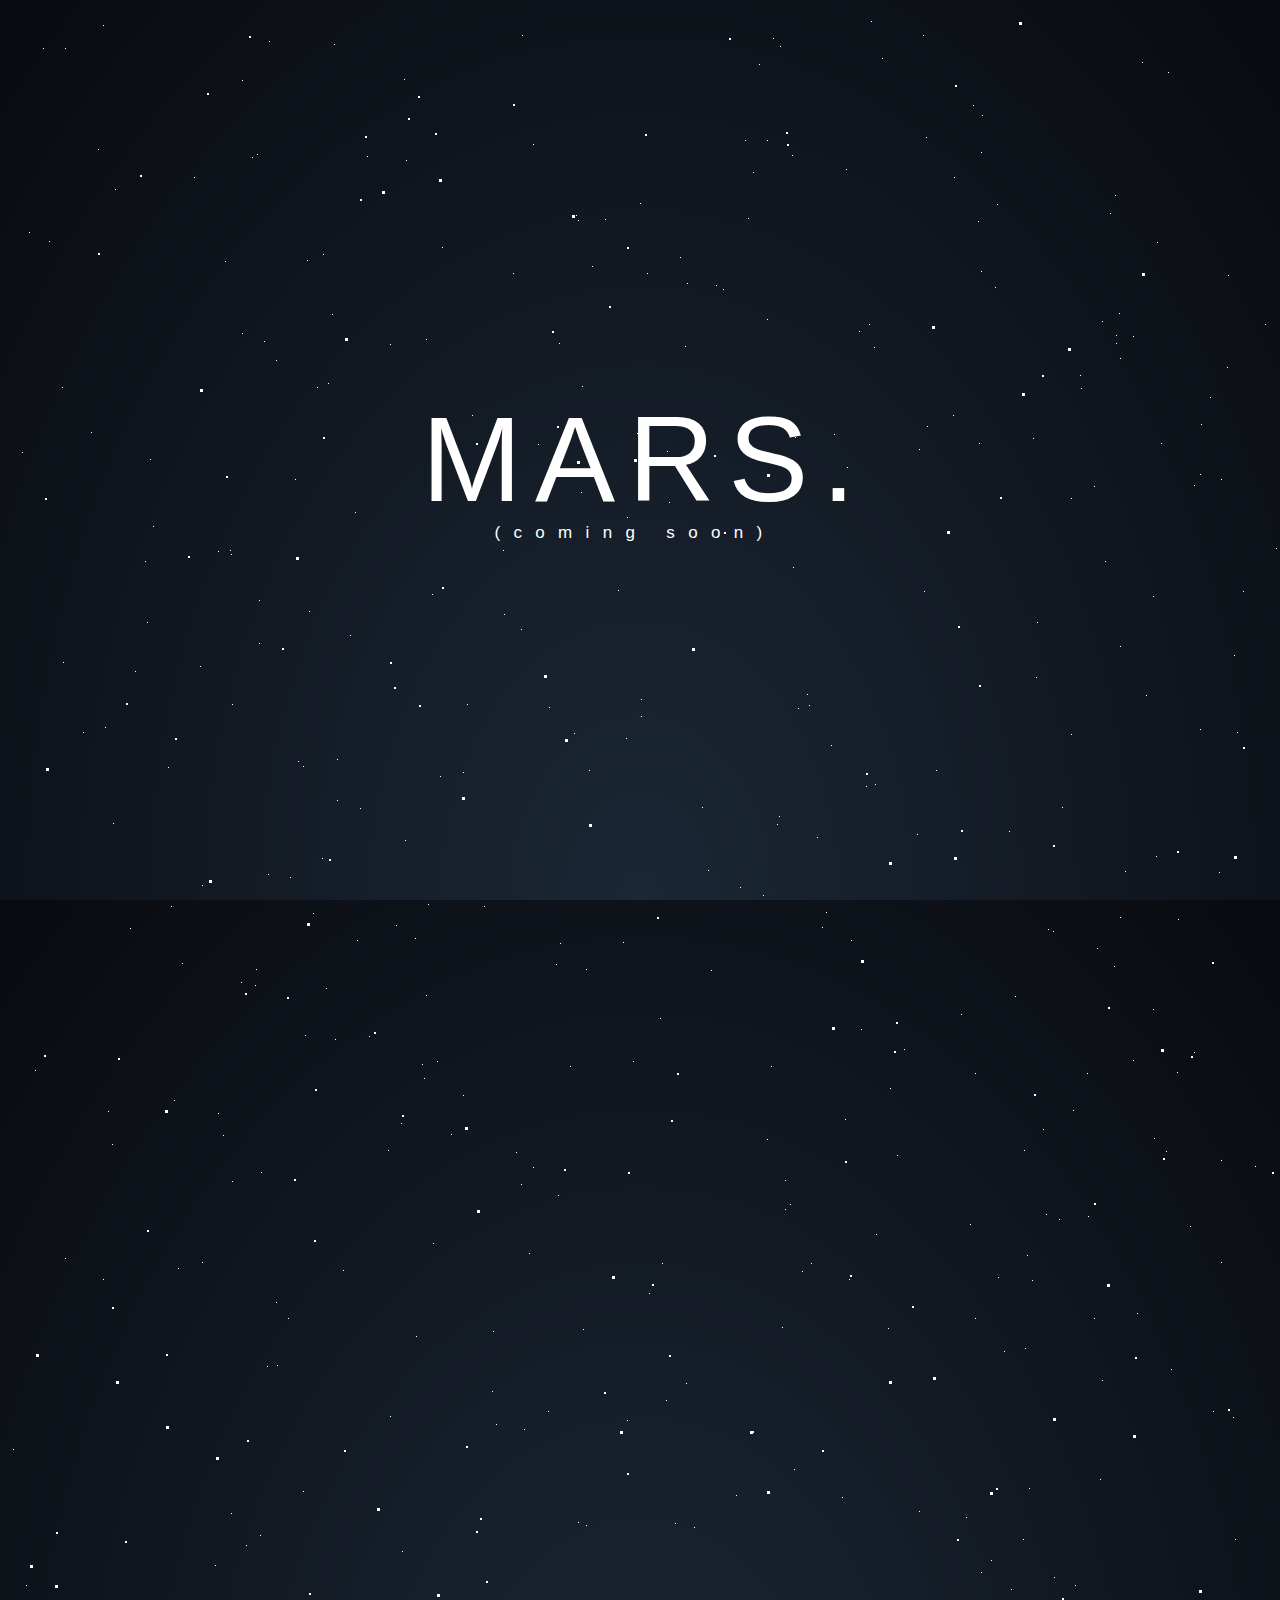
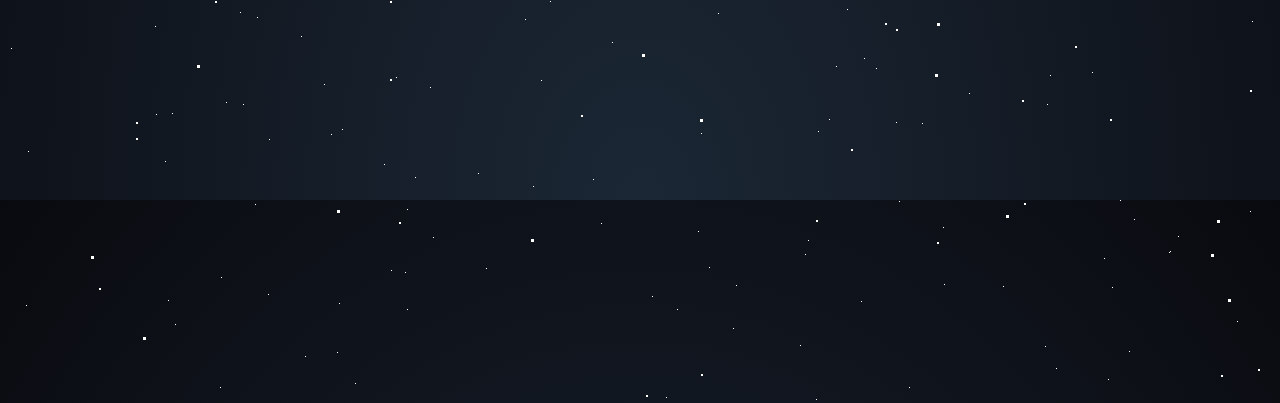
==== index.html @ c1cf4d1b "Added favicons" ====
<!DOCTYPE html>
<html lang="en">
<head>
    <meta charset="UTF-8">
    <meta name="viewport" content="width=device-width, initial-scale=1.0">
    <meta http-equiv="X-UA-Compatible" content="ie=edge">
    <link href="mars.css" rel="stylesheet" type="text/css">
    <title>Mars.</title>
    <meta name="description" content="Mars. is a mobile app that helps you create new connections with people. Your coach on your journey to become a true Martian
    is Sunnie, a space monkey who will help you meet new people. Through the app’s minimalist design and beautiful space environment,
    you will colonise Mars and socialise it. Choose the activities you want to do and Sunnie will find you people who share those
    same interests!">
    <meta name="keywords" content="Mars,mars, planet mars, planète mars, le système solaire, solar system, planet of the apes, Sunnie, sun, espace, space, saturne,
    la terre, terre, spaceship, monkey, ape, mailchimp, martian, The martian, monkey, mars attack, friends, la planète des singes,
    mobile app, astronomie, social, monkeyapp, monkey banana, banana, meet up, rencontre amicales, rencontres, monkey coach,
    coaching, monkey business, amitié, chat, nouveaux amis, rencontre et amitié, amitié rencontre, amitié et partage, rencontrer
    quelqu'un comme moi, trouver une personne comme moi, iOS, App, Mobile, Sunnie, Mars, Paris, monkey, France, Things Are Moving">
    <meta name="author" content="Christian Brousseau">
    <meta name="copyright" content="Things Are Moving">
    <link rel="apple-touch-icon-precomposed" sizes="57x57" href="icon/apple-touch-icon-57x57.png" />
    <link rel="apple-touch-icon-precomposed" sizes="114x114" href="icon/apple-touch-icon-114x114.png" />
    <link rel="apple-touch-icon-precomposed" sizes="72x72" href="icon/apple-touch-icon-72x72.png" />
    <link rel="apple-touch-icon-precomposed" sizes="144x144" href="icon/apple-touch-icon-144x144.png" />
    <link rel="apple-touch-icon-precomposed" sizes="60x60" href="icon/apple-touch-icon-60x60.png" />
    <link rel="apple-touch-icon-precomposed" sizes="120x120" href="icon/apple-touch-icon-120x120.png" />
    <link rel="apple-touch-icon-precomposed" sizes="76x76" href="icon/apple-touch-icon-76x76.png" />
    <link rel="apple-touch-icon-precomposed" sizes="152x152" href="icon/apple-touch-icon-152x152.png" />
    <link rel="icon" type="image/png" href="icon/favicon-196x196.png" sizes="196x196" />
    <link rel="icon" type="image/png" href="icon/favicon-96x96.png" sizes="96x96" />
    <link rel="icon" type="image/png" href="icon/favicon-32x32.png" sizes="32x32" />
    <link rel="icon" type="image/png" href="icon/favicon-16x16.png" sizes="16x16" />
    <link rel="icon" type="image/png" href="icon/favicon-128.png" sizes="128x128" />
    <meta name="application-name" content="&nbsp;" />
    <meta name="msapplication-TileColor" content="#FFFFFF" />
    <meta name="msapplication-TileImage" content="mstile-144x144.png" />
    <meta name="msapplication-square70x70logo" content="mstile-70x70.png" />
    <meta name="msapplication-square150x150logo" content="mstile-150x150.png" />
    <meta name="msapplication-wide310x150logo" content="mstile-310x150.png" />
    <meta name="msapplication-square310x310logo" content="mstile-310x310.png" />

</head>
<body>
    <div id='stars'></div>
    <div id='stars2'></div>
    <div id='stars3'></div>
    <div id='title'>
        <span>
            MARS.
        </span>
        <div id="subtitle" >
            (coming soon)
        </div>
    </div>
</body>
<!-- Global site tag (gtag.js) - Google Analytics -->
<script async src="https://www.googletagmanager.com/gtag/js?id=UA-122655477-1"></script>
<script>
  window.dataLayer = window.dataLayer || [];
  function gtag(){dataLayer.push(arguments);}
  gtag('js', new Date());

  gtag('config', 'UA-122655477-1');
</script>
</html>
---- mars.css ----
@font-face {
  font-family: 'Century Gothic';
  src: URL('CenturyGothic.ttf') format('ttf');
}

html {
  margin: 0;
  height: 100%;
  background: radial-gradient(ellipse at bottom, #1b2735 0%, #090a0f 100%);
  overflow: hidden;
}

#stars {
  width: 1px;
  height: 1px;
  background: transparent;
  box-shadow: 1438px 1291px #FFF , 1506px 1169px #FFF , 331px 1895px #FFF , 127px 663px #FFF , 634px 460px #FFF , 316px 1676px #FFF , 1192px 721px #FFF , 725px 1920px #FFF , 1104px 1879px #FFF , 1530px 1496px #FFF , 1706px 365px #FFF , 604px 1634px #FFF , 1579px 169px #FFF , 800px 1832px #FFF , 1350px 1571px #FFF , 1007px 988px #FFF , 1192px 466px #FFF , 297px 1027px #FFF , 710px 1605px #FFF , 1753px 961px #FFF , 1959px 1432px #FFF , 1945px 1734px #FFF , 916px 583px #FFF , 1160px 64px #FFF , 573px 484px #FFF , 261px 33px #FFF , 918px 129px #FFF , 1485px 983px #FFF , 1864px 885px #FFF , 1360px 1118px #FFF , 1054px 799px #FFF , 314px 850px #FFF , 1619px 1389px #FFF , 398px 152px #FFF , 1629px 56px #FFF , 1903px 411px #FFF , 1749px 838px #FFF , 1112px 909px #FFF , 235px 1696px #FFF , 1079px 1065px #FFF , 1658px 1498px #FFF , 301px 603px #FFF , 732px 879px #FFF , 287px 471px #FFF , 1297px 1452px #FFF , 1703px 1558px #FFF , 1931px 1996px #FFF , 1835px 94px #FFF , 361px 1028px #FFF , 1094px 1372px #FFF , 1356px 456px #FFF , 1145px 588px #FFF , 1242px 1803px #FFF , 1226px 647px #FFF , 269px 1357px #FFF , 1213px 1152px #FFF , 801px 697px #FFF , 1108px 327px #FFF , 1213px 471px #FFF , 909px 826px #FFF , 889px 1147px #FFF , 1720px 409px #FFF , 1193px 416px #FFF , 570px 1514px #FFF , 210px 1105px #FFF , 858px 778px #FFF , 1073px 380px #FFF , 1510px 623px #FFF , 259px 1358px #FFF , 464px 407px #FFF , 808px 1991px #FFF , 810px 1723px #FFF , 958px 1509px #FFF , 690px 489px #FFF , 1092px 1471px #FFF , 1696px 1880px #FFF , 597px 211px #FFF , 234px 72px #FFF , 232px 1604px #FFF , 1447px 1692px #FFF , 1347px 1843px #FFF , 104px 1136px #FFF , 1778px 569px #FFF , 1412px 388px #FFF , 1833px 1947px #FFF , 297px 1948px #FFF , 1884px 404px #FFF , 416px 1070px #FFF , 100px 1103px #FFF , 1412px 1030px #FFF , 57px 40px #FFF , 1774px 968px #FFF , 1976px 271px #FFF , 1633px 126px #FFF , 1471px 891px #FFF , 429px 1053px #FFF , 533px 1672px #FFF , 329px 792px #FFF , 654px 1255px #FFF , 95px 1271px #FFF , 1699px 1513px #FFF , 667px 1515px #FFF , 1282px 1319px #FFF , 1527px 371px #FFF , 1938px 53px #FFF , 1424px 319px #FFF , 1789px 1804px #FFF , 863px 13px #FFF , 1537px 1126px #FFF , 799px 686px #FFF , 1690px 1383px #FFF , 1712px 1916px #FFF , 765px 30px #FFF , 1302px 474px #FFF , 399px 1801px #FFF , 1045px 923px #FFF , 1112px 638px #FFF , 843px 932px #FFF , 693px 1725px #FFF , 1106px 958px #FFF , 1153px 435px #FFF , 324px 306px #FFF , 874px 50px #FFF , 1656px 1452px #FFF , 1650px 1278px #FFF , 1654px 1936px #FFF , 896px 1041px #FFF , 256px 333px #FFF , 1775px 781px #FFF , 21px 224px #FFF , 853px 1021px #FFF , 1524px 444px #FFF , 1161px 1844px #FFF , 1409px 608px #FFF , 1903px 1514px #FFF , 973px 1564px #FFF , 1305px 1845px #FFF , 1890px 997px #FFF , 936px 1876px #FFF , 809px 829px #FFF , 97px 719px #FFF , 359px 148px #FFF , 1964px 189px #FFF , 619px 1412px #FFF , 856px 1650px #FFF , 1220px 267px #FFF , 1514px 1463px #FFF , 1752px 1591px #FFF , 1784px 426px #FFF , 880px 1320px #FFF , 853px 1893px #FFF , 861px 316px #FFF , 397px 832px #FFF , 1096px 1850px #FFF , 516px 1421px #FFF , 962px 1216px #FFF , 1390px 83px #FFF , 1484px 1626px #FFF , 911px 441px #FFF , 585px 1771px #FFF , 1320px 298px #FFF , 1227px 1531px #FFF , 253px 1164px #FFF , 170px 1260px #FFF , 1448px 849px #FFF , 1384px 1068px #FFF , 1766px 34px #FFF , 953px 1006px #FFF , 95px 17px #FFF , 194px 1254px #FFF , 1931px 1723px #FFF , 1380px 1410px #FFF , 432px 768px #FFF , 57px 1250px #FFF , 425px 1235px #FFF , 222px 542px #FFF , 1361px 511px #FFF , 470px 1765px #FFF , 1205px 1403px #FFF , 821px 1711px #FFF , 478px 1860px #FFF , 1926px 1938px #FFF , 641px 1285px #FFF , 1571px 1454px #FFF , 147px 1618px #FFF , 1063px 490px #FFF , 207px 1557px #FFF , 541px 699px #FFF , 785px 559px #FFF , 826px 426px #FFF , 581px 762px #FFF , 418px 331px #FFF , 841px 1271px #FFF , 1219px 359px #FFF , 715px 281px #FFF , 1366px 1677px #FFF , 393px 1115px #FFF , 238px 1537px #FFF , 1411px 144px #FFF , 420px 896px #FFF , 157px 1753px #FFF , 1959px 1419px #FFF , 1344px 631px #FFF , 1719px 455px #FFF , 1277px 1301px #FFF , 224px 1173px #FFF , 488px 1416px #FFF , 1921px 1627px #FFF , 1698px 868px #FFF , 320px 375px #FFF , 1149px 234px #FFF , 782px 1196px #FFF , 83px 424px #FFF , 1391px 942px #FFF , 1542px 980px #FFF , 1516px 1346px #FFF , 1358px 811px #FFF , 652px 1010px #FFF , 1358px 965px #FFF , 1734px 1387px #FFF , 1719px 1644px #FFF , 1891px 560px #FFF , 1926px 1015px #FFF , 1424px 621px #FFF , 1437px 33px #FFF , 1038px 1206px #FFF , 1086px 1310px #FFF , 1655px 1971px #FFF , 1102px 205px #FFF , 751px 56px #FFF , 1682px 1791px #FFF , 186px 169px #FFF , 1801px 1757px #FFF , 1931px 1547px #FFF , 1170px 911px #FFF , 247px 1796px #FFF , 394px 1543px #FFF , 593px 1815px #FFF , 1381px 808px #FFF , 1591px 165px #FFF , 1879px 1468px #FFF , 1229px 1913px #FFF , 1134px 54px #FFF , 1895px 144px #FFF , 740px 210px #FFF , 1017px 1340px #FFF , 1213px 1254px #FFF , 1971px 197px #FFF , 1355px 506px #FFF , 1600px 546px #FFF , 1681px 1563px #FFF , 1317px 1181px #FFF , 694px 799px #FFF , 1668px 1083px #FFF , 1924px 156px #FFF , 3px 1640px #FFF , 989px 196px #FFF , 1229px 724px #FFF , 234px 325px #FFF , 249px 146px #FFF , 1040px 921px #FFF , 996px 1343px #FFF , 1959px 92px #FFF , 1046px 1569px #FFF , 422px 1679px #FFF , 970px 213px #FFF , 525px 136px #FFF , 1186px 477px #FFF , 1873px 138px #FFF , 1743px 1663px #FFF , 1162px 1843px #FFF , 686px 1519px #FFF , 1126px 1811px #FFF , 1399px 806px #FFF , 1457px 1628px #FFF , 1842px 565px #FFF , 967px 1310px #FFF , 1909px 1027px #FFF , 261px 1731px #FFF , 1402px 345px #FFF , 574px 378px #FFF , 1275px 1055px #FFF , 1818px 817px #FFF , 1918px 314px #FFF , 548px 956px #FFF , 1108px 335px #FFF , 1019px 1247px #FFF , 615px 934px #FFF , 701px 1859px #FFF , 505px 265px #FFF , 290px 753px #FFF , 834px 1489px #FFF , 1866px 508px #FFF , 1138px 687px #FFF , 1063px 726px #FFF , 1965px 1720px #FFF , 1473px 1017px #FFF , 305px 905px #FFF , 965px 97px #FFF , 342px 627px #FFF , 414px 1056px #FFF , 1496px 1189px #FFF , 18px 1897px #FFF , 1112px 1792px #FFF , 1700px 185px #FFF , 823px 737px #FFF , 945px 407px #FFF , 1543px 145px #FFF , 1855px 738px #FFF , 495px 542px #FFF , 1594px 1560px #FFF , 1890px 1965px #FFF , 838px 161px #FFF , 1401px 1680px #FFF , 334px 1721px #FFF , 399px 1901px #FFF , 1793px 1249px #FFF , 1800px 1391px #FFF , 282px 869px #FFF , 1919px 639px #FFF , 915px 27px #FFF , 888px 1714px #FFF , 818px 904px #FFF , 1537px 276px #FFF , 1283px 1668px #FFF , 967px 1065px #FFF , 1688px 65px #FFF , 672px 249px #FFF , 1097px 553px #FFF , 376px 1756px #FFF , 268px 1294px #FFF , 1621px 1012px #FFF , 1926px 95px #FFF , 1489px 658px #FFF , 525px 1778px #FFF , 1625px 329px #FFF , 174px 955px #FFF , 41px 233px #FFF , 1902px 1690px #FFF , 1710px 1287px #FFF , 803px 1255px #FFF , 973px 144px #FFF , 1170px 1828px #FFF , 1186px 1044px #FFF , 1235px 583px #FFF , 971px 435px #FFF , 525px 1159px #FFF , 542px 1593px #FFF , 318px 980px #FFF , 632px 195px #FFF , 1595px 1917px #FFF , 946px 169px #FFF , 383px 1862px #FFF , 1129px 1305px #FFF , 1787px 1781px #FFF , 1025px 430px #FFF , 1039px 1696px #FFF , 759px 1131px #FFF , 658px 1392px #FFF , 408px 1328px #FFF , 772px 38px #FFF , 194px 877px #FFF , 397px 1864px #FFF , 521px 1245px #FFF , 75px 724px #FFF , 1121px 1943px #FFF , 260px 866px #FFF , 961px 1685px #FFF , 249px 1609px #FFF , 1343px 1770px #FFF , 1534px 1575px #FFF , 1832px 487px #FFF , 1756px 1114px #FFF , 550px 1187px #FFF , 1348px 155px #FFF , 192px 658px #FFF , 1427px 1517px #FFF , 839px 1601px #FFF , 455px 1087px #FFF , 323px 1726px #FFF , 251px 592px #FFF , 1666px 1705px #FFF , 513px 1176px #FFF , 552px 935px #FFF , 418px 987px #FFF , 867px 776px #FFF , 1837px 1958px #FFF , 260px 1886px #FFF , 1725px 255px #FFF , 349px 932px #FFF , 1733px 1868px #FFF , 380px 1142px #FFF , 566px 725px #FFF , 1268px 540px #FFF , 1015px 1531px #FFF , 1112px 350px #FFF , 213px 1869px #FFF , 837px 1111px #FFF , 679px 275px #FFF , 1901px 537px #FFF , 1632px 1162px #FFF , 434px 239px #FFF , 217px 253px #FFF , 584px 258px #FFF , 794px 1263px #FFF , 280px 1310px #FFF , 790px 700px #FFF , 639px 265px #FFF , 1275px 1839px #FFF , 1326px 1373px #FFF , 1001px 823px #FFF , 828px 1658px #FFF , 1449px 1815px #FFF , 223px 546px #FFF , 139px 614px #FFF , 163px 898px #FFF , 1244px 1613px #FFF , 248px 961px #FFF , 137px 553px #FFF , 1501px 1482px #FFF , 814px 919px #FFF , 1021px 1480px #FFF , 1834px 1489px #FFF , 347px 504px #FFF , 1810px 1246px #FFF , 759px 132px #FFF , 1917px 901px #FFF , 935px 1819px #FFF , 268px 352px #FFF , 1674px 404px #FFF , 1517px 1198px #FFF , 784px 147px #FFF , 1803px 1914px #FFF , 1932px 1176px #FFF , 54px 379px #FFF , 1869px 1899px #FFF , 1906px 1120px #FFF , 1342px 875px #FFF , 575px 1321px #FFF , 644px 1888px #FFF , 551px 335px #FFF , 1067px 1577px #FFF , 777px 1172px #FFF , 1903px 1070px #FFF , 792px 1937px #FFF , 327px 1031px #FFF , 1473px 1463px #FFF , 1923px 746px #FFF , 755px 887px #FFF , 295px 758px #FFF , 1980px 724px #FFF , 1671px 754px #FFF , 851px 323px #FFF , 352px 800px #FFF , 568px 207px #FFF , 1029px 614px #FFF , 1449px 87px #FFF , 424px 586px #FFF , 1094px 313px #FFF , 1517px 812px #FFF , 1182px 1218px #FFF , 508px 1144px #FFF , 1148px 848px #FFF , 1037px 1938px #FFF , 1942px 800px #FFF , 1028px 669px #FFF , 914px 1715px #FFF , 122px 920px #FFF , 1163px 1361px #FFF , 625px 1053px #FFF , 1950px 1258px #FFF , 1531px 239px #FFF , 145px 518px #FFF , 1913px 1396px #FFF , 35px 40px #FFF , 1719px 766px #FFF , 388px 917px #FFF , 455px 764px #FFF , 256px 333px #FFF , 1504px 256px #FFF , 610px 582px #FFF , 1042px 1667px #FFF , 891px 1793px #FFF , 1886px 327px #FFF , 1024px 1272px #FFF , 1761px 834px #FFF , 1556px 111px #FFF , 329px 1944px #FFF , 1812px 1181px #FFF , 14px 444px #FFF , 1734px 806px #FFF , 1086px 478px #FFF , 1978px 798px #FFF , 728px 1487px #FFF , 578px 961px #FFF , 839px 459px #FFF , 1211px 864px #FFF , 1650px 801px #FFF , 496px 606px #FFF , 633px 691px #FFF , 251px 635px #FFF , 759px 311px #FFF , 1875px 1580px #FFF , 382px 336px #FFF , 233px 974px #FFF , 771px 808px #FFF , 1438px 1633px #FFF , 1703px 347px #FFF , 295px 1483px #FFF , 1320px 1494px #FFF , 309px 379px #FFF , 995px 1878px #FFF , 1567px 972px #FFF , 1803px 1182px #FFF , 1419px 327px #FFF , 244px 149px #FFF , 1456px 1352px #FFF , 27px 1062px #FFF , 407px 930px #FFF , 1788px 397px #FFF , 1084px 1664px #FFF , 1016px 1142px #FFF , 1686px 1146px #FFF , 919px 418px #FFF , 774px 1319px #FFF , 218px 1694px #FFF , 5px 1441px #FFF , 1666px 940px #FFF , 160px 759px #FFF , 540px 1403px #FFF , 1686px 1255px #FFF , 347px 1975px #FFF , 223px 1505px #FFF , 1146px 1130px #FFF , 1971px 1730px #FFF , 247px 977px #FFF , 1992px 1877px #FFF , 1971px 1608px #FFF , 517px 1611px #FFF , 866px 339px #FFF , 786px 1461px #FFF , 18px 1577px #FFF , 1373px 244px #FFF , 530px 436px #FFF , 1225px 1409px #FFF , 1941px 10px #FFF , 105px 815px #FFF , 142px 451px #FFF , 306px 1996px #FFF , 1919px 915px #FFF , 882px 1080px #FFF , 1998px 16px #FFF , 1339px 1057px #FFF , 167px 1916px #FFF , 1719px 1869px #FFF , 690px 1823px #FFF , 1125px 1052px #FFF , 1145px 1001px #FFF , 1507px 396px #FFF , 1659px 934px #FFF , 763px 1058px #FFF , 90px 141px #FFF , 1967px 1319px #FFF , 1508px 1542px #FFF , 677px 338px #FFF , 578px 1517px #FFF , 1969px 1985px #FFF , 1125px 328px #FFF , 1977px 1323px #FFF , 1377px 1942px #FFF , 1451px 742px #FFF , 1498px 79px #FFF , 990px 1269px #FFF , 382px 1408px #FFF , 659px 443px #FFF , 1603px 857px #FFF , 661px 494px #FFF , 983px 1552px #FFF , 335px 1262px #FFF , 1828px 320px #FFF , 1921px 1923px #FFF , 1432px 1782px #FFF , 1404px 197px #FFF , 1080px 1208px #FFF , 1771px 876px #FFF , 777px 1201px #FFF , 148px 1706px #FFF , 293px 1628px #FFF , 1446px 411px #FFF , 459px 696px #FFF , 911px 1503px #FFF , 787px 429px #FFF , 1836px 1423px #FFF , 1578px 275px #FFF , 570px 212px #FFF , 1905px 935px #FFF , 669px 1901px #FFF , 987px 279px #FFF , 1767px 1739px #FFF , 901px 1979px #FFF , 1879px 1097px #FFF , 618px 730px #FFF , 326px 36px #FFF , 658px 1989px #FFF , 224px 696px #FFF , 728px 1877px #FFF , 678px 1375px #FFF , 1921px 1229px #FFF , 745px 164px #FFF , 868px 1660px #FFF , 703px 962px #FFF , 1107px 187px #FFF , 974px 107px #FFF , 164px 1705px #FFF , 1769px 1784px #FFF , 1624px 861px #FFF , 1966px 242px #FFF , 1284px 1014px #FFF , 1874px 1037px #FFF , 1100px 1971px #FFF , 1422px 77px #FFF , 1322px 371px #FFF , 1609px 782px #FFF , 210px 543px #FFF , 1613px 1407px #FFF , 443px 1126px #FFF , 1380px 575px #FFF , 476px 898px #FFF , 1257px 316px #FFF , 629px 425px #FFF , 1604px 1785px #FFF , 1576px 1024px #FFF , 1919px 1296px #FFF , 1247px 1158px #FFF , 1169px 1064px #FFF , 212px 1979px #FFF , 315px 246px #FFF , 1798px 1007px #FFF , 737px 132px #FFF , 1003px 1581px #FFF , 1741px 1511px #FFF , 619px 509px #FFF , 1825px 290px #FFF , 1917px 1911px #FFF , 1650px 1347px #FFF , 107px 181px #FFF , 407px 1769px #FFF , 1414px 868px #FFF , 1035px 1121px #FFF , 485px 1323px #FFF , 1706px 1055px #FFF , 215px 1127px #FFF , 1802px 1473px #FFF , 396px 71px #FFF , 797px 1846px #FFF , 562px 1058px #FFF , 20px 1743px #FFF , 868px 1226px #FFF , 1685px 430px #FFF , 1484px 1260px #FFF , 1686px 1597px #FFF , 252px 1527px #FFF , 1409px 826px #FFF , 1561px 1863px #FFF , 1961px 1770px #FFF , 633px 708px #FFF , 388px 1669px #FFF , 973px 263px #FFF , 513px 621px #FFF , 1072px 367px #FFF , 160px 1892px #FFF , 1089px 940px #FFF , 1731px 1114px #FFF , 1202px 389px #FFF , 484px 1383px #FFF , 514px 27px #FFF , 1117px 863px #FFF , 1158px 1143px #FFF , 1065px 1102px #FFF , 1395px 1741px #FFF , 1463px 442px #FFF , 329px 751px #FFF , 708px 277px #FFF , 928px 762px #FFF , 1051px 1211px #FFF , 425px 1829px #FFF , 55px 654px #FFF , 1582px 1669px #FFF , 1383px 1169px #FFF , 1619px 1836px #FFF , 1507px 1673px #FFF , 1974px 46px #FFF , 700px 862px #FFF , 769px 816px #FFF , 1491px 431px #FFF , 1500px 272px #FFF , 1048px 1960px #FFF , 299px 252px #FFF , 166px 1092px #FFF , 1111px 305px #FFF;
  animation: animStar 50s linear infinite;
}
#stars:after {
  content: " ";
  position: absolute;
  top: 2000px;
  width: 1px;
  height: 1px;
  background: transparent;
  box-shadow: 1438px 1291px #FFF , 1506px 1169px #FFF , 331px 1895px #FFF , 127px 663px #FFF , 634px 460px #FFF , 316px 1676px #FFF , 1192px 721px #FFF , 725px 1920px #FFF , 1104px 1879px #FFF , 1530px 1496px #FFF , 1706px 365px #FFF , 604px 1634px #FFF , 1579px 169px #FFF , 800px 1832px #FFF , 1350px 1571px #FFF , 1007px 988px #FFF , 1192px 466px #FFF , 297px 1027px #FFF , 710px 1605px #FFF , 1753px 961px #FFF , 1959px 1432px #FFF , 1945px 1734px #FFF , 916px 583px #FFF , 1160px 64px #FFF , 573px 484px #FFF , 261px 33px #FFF , 918px 129px #FFF , 1485px 983px #FFF , 1864px 885px #FFF , 1360px 1118px #FFF , 1054px 799px #FFF , 314px 850px #FFF , 1619px 1389px #FFF , 398px 152px #FFF , 1629px 56px #FFF , 1903px 411px #FFF , 1749px 838px #FFF , 1112px 909px #FFF , 235px 1696px #FFF , 1079px 1065px #FFF , 1658px 1498px #FFF , 301px 603px #FFF , 732px 879px #FFF , 287px 471px #FFF , 1297px 1452px #FFF , 1703px 1558px #FFF , 1931px 1996px #FFF , 1835px 94px #FFF , 361px 1028px #FFF , 1094px 1372px #FFF , 1356px 456px #FFF , 1145px 588px #FFF , 1242px 1803px #FFF , 1226px 647px #FFF , 269px 1357px #FFF , 1213px 1152px #FFF , 801px 697px #FFF , 1108px 327px #FFF , 1213px 471px #FFF , 909px 826px #FFF , 889px 1147px #FFF , 1720px 409px #FFF , 1193px 416px #FFF , 570px 1514px #FFF , 210px 1105px #FFF , 858px 778px #FFF , 1073px 380px #FFF , 1510px 623px #FFF , 259px 1358px #FFF , 464px 407px #FFF , 808px 1991px #FFF , 810px 1723px #FFF , 958px 1509px #FFF , 690px 489px #FFF , 1092px 1471px #FFF , 1696px 1880px #FFF , 597px 211px #FFF , 234px 72px #FFF , 232px 1604px #FFF , 1447px 1692px #FFF , 1347px 1843px #FFF , 104px 1136px #FFF , 1778px 569px #FFF , 1412px 388px #FFF , 1833px 1947px #FFF , 297px 1948px #FFF , 1884px 404px #FFF , 416px 1070px #FFF , 100px 1103px #FFF , 1412px 1030px #FFF , 57px 40px #FFF , 1774px 968px #FFF , 1976px 271px #FFF , 1633px 126px #FFF , 1471px 891px #FFF , 429px 1053px #FFF , 533px 1672px #FFF , 329px 792px #FFF , 654px 1255px #FFF , 95px 1271px #FFF , 1699px 1513px #FFF , 667px 1515px #FFF , 1282px 1319px #FFF , 1527px 371px #FFF , 1938px 53px #FFF , 1424px 319px #FFF , 1789px 1804px #FFF , 863px 13px #FFF , 1537px 1126px #FFF , 799px 686px #FFF , 1690px 1383px #FFF , 1712px 1916px #FFF , 765px 30px #FFF , 1302px 474px #FFF , 399px 1801px #FFF , 1045px 923px #FFF , 1112px 638px #FFF , 843px 932px #FFF , 693px 1725px #FFF , 1106px 958px #FFF , 1153px 435px #FFF , 324px 306px #FFF , 874px 50px #FFF , 1656px 1452px #FFF , 1650px 1278px #FFF , 1654px 1936px #FFF , 896px 1041px #FFF , 256px 333px #FFF , 1775px 781px #FFF , 21px 224px #FFF , 853px 1021px #FFF , 1524px 444px #FFF , 1161px 1844px #FFF , 1409px 608px #FFF , 1903px 1514px #FFF , 973px 1564px #FFF , 1305px 1845px #FFF , 1890px 997px #FFF , 936px 1876px #FFF , 809px 829px #FFF , 97px 719px #FFF , 359px 148px #FFF , 1964px 189px #FFF , 619px 1412px #FFF , 856px 1650px #FFF , 1220px 267px #FFF , 1514px 1463px #FFF , 1752px 1591px #FFF , 1784px 426px #FFF , 880px 1320px #FFF , 853px 1893px #FFF , 861px 316px #FFF , 397px 832px #FFF , 1096px 1850px #FFF , 516px 1421px #FFF , 962px 1216px #FFF , 1390px 83px #FFF , 1484px 1626px #FFF , 911px 441px #FFF , 585px 1771px #FFF , 1320px 298px #FFF , 1227px 1531px #FFF , 253px 1164px #FFF , 170px 1260px #FFF , 1448px 849px #FFF , 1384px 1068px #FFF , 1766px 34px #FFF , 953px 1006px #FFF , 95px 17px #FFF , 194px 1254px #FFF , 1931px 1723px #FFF , 1380px 1410px #FFF , 432px 768px #FFF , 57px 1250px #FFF , 425px 1235px #FFF , 222px 542px #FFF , 1361px 511px #FFF , 470px 1765px #FFF , 1205px 1403px #FFF , 821px 1711px #FFF , 478px 1860px #FFF , 1926px 1938px #FFF , 641px 1285px #FFF , 1571px 1454px #FFF , 147px 1618px #FFF , 1063px 490px #FFF , 207px 1557px #FFF , 541px 699px #FFF , 785px 559px #FFF , 826px 426px #FFF , 581px 762px #FFF , 418px 331px #FFF , 841px 1271px #FFF , 1219px 359px #FFF , 715px 281px #FFF , 1366px 1677px #FFF , 393px 1115px #FFF , 238px 1537px #FFF , 1411px 144px #FFF , 420px 896px #FFF , 157px 1753px #FFF , 1959px 1419px #FFF , 1344px 631px #FFF , 1719px 455px #FFF , 1277px 1301px #FFF , 224px 1173px #FFF , 488px 1416px #FFF , 1921px 1627px #FFF , 1698px 868px #FFF , 320px 375px #FFF , 1149px 234px #FFF , 782px 1196px #FFF , 83px 424px #FFF , 1391px 942px #FFF , 1542px 980px #FFF , 1516px 1346px #FFF , 1358px 811px #FFF , 652px 1010px #FFF , 1358px 965px #FFF , 1734px 1387px #FFF , 1719px 1644px #FFF , 1891px 560px #FFF , 1926px 1015px #FFF , 1424px 621px #FFF , 1437px 33px #FFF , 1038px 1206px #FFF , 1086px 1310px #FFF , 1655px 1971px #FFF , 1102px 205px #FFF , 751px 56px #FFF , 1682px 1791px #FFF , 186px 169px #FFF , 1801px 1757px #FFF , 1931px 1547px #FFF , 1170px 911px #FFF , 247px 1796px #FFF , 394px 1543px #FFF , 593px 1815px #FFF , 1381px 808px #FFF , 1591px 165px #FFF , 1879px 1468px #FFF , 1229px 1913px #FFF , 1134px 54px #FFF , 1895px 144px #FFF , 740px 210px #FFF , 1017px 1340px #FFF , 1213px 1254px #FFF , 1971px 197px #FFF , 1355px 506px #FFF , 1600px 546px #FFF , 1681px 1563px #FFF , 1317px 1181px #FFF , 694px 799px #FFF , 1668px 1083px #FFF , 1924px 156px #FFF , 3px 1640px #FFF , 989px 196px #FFF , 1229px 724px #FFF , 234px 325px #FFF , 249px 146px #FFF , 1040px 921px #FFF , 996px 1343px #FFF , 1959px 92px #FFF , 1046px 1569px #FFF , 422px 1679px #FFF , 970px 213px #FFF , 525px 136px #FFF , 1186px 477px #FFF , 1873px 138px #FFF , 1743px 1663px #FFF , 1162px 1843px #FFF , 686px 1519px #FFF , 1126px 1811px #FFF , 1399px 806px #FFF , 1457px 1628px #FFF , 1842px 565px #FFF , 967px 1310px #FFF , 1909px 1027px #FFF , 261px 1731px #FFF , 1402px 345px #FFF , 574px 378px #FFF , 1275px 1055px #FFF , 1818px 817px #FFF , 1918px 314px #FFF , 548px 956px #FFF , 1108px 335px #FFF , 1019px 1247px #FFF , 615px 934px #FFF , 701px 1859px #FFF , 505px 265px #FFF , 290px 753px #FFF , 834px 1489px #FFF , 1866px 508px #FFF , 1138px 687px #FFF , 1063px 726px #FFF , 1965px 1720px #FFF , 1473px 1017px #FFF , 305px 905px #FFF , 965px 97px #FFF , 342px 627px #FFF , 414px 1056px #FFF , 1496px 1189px #FFF , 18px 1897px #FFF , 1112px 1792px #FFF , 1700px 185px #FFF , 823px 737px #FFF , 945px 407px #FFF , 1543px 145px #FFF , 1855px 738px #FFF , 495px 542px #FFF , 1594px 1560px #FFF , 1890px 1965px #FFF , 838px 161px #FFF , 1401px 1680px #FFF , 334px 1721px #FFF , 399px 1901px #FFF , 1793px 1249px #FFF , 1800px 1391px #FFF , 282px 869px #FFF , 1919px 639px #FFF , 915px 27px #FFF , 888px 1714px #FFF , 818px 904px #FFF , 1537px 276px #FFF , 1283px 1668px #FFF , 967px 1065px #FFF , 1688px 65px #FFF , 672px 249px #FFF , 1097px 553px #FFF , 376px 1756px #FFF , 268px 1294px #FFF , 1621px 1012px #FFF , 1926px 95px #FFF , 1489px 658px #FFF , 525px 1778px #FFF , 1625px 329px #FFF , 174px 955px #FFF , 41px 233px #FFF , 1902px 1690px #FFF , 1710px 1287px #FFF , 803px 1255px #FFF , 973px 144px #FFF , 1170px 1828px #FFF , 1186px 1044px #FFF , 1235px 583px #FFF , 971px 435px #FFF , 525px 1159px #FFF , 542px 1593px #FFF , 318px 980px #FFF , 632px 195px #FFF , 1595px 1917px #FFF , 946px 169px #FFF , 383px 1862px #FFF , 1129px 1305px #FFF , 1787px 1781px #FFF , 1025px 430px #FFF , 1039px 1696px #FFF , 759px 1131px #FFF , 658px 1392px #FFF , 408px 1328px #FFF , 772px 38px #FFF , 194px 877px #FFF , 397px 1864px #FFF , 521px 1245px #FFF , 75px 724px #FFF , 1121px 1943px #FFF , 260px 866px #FFF , 961px 1685px #FFF , 249px 1609px #FFF , 1343px 1770px #FFF , 1534px 1575px #FFF , 1832px 487px #FFF , 1756px 1114px #FFF , 550px 1187px #FFF , 1348px 155px #FFF , 192px 658px #FFF , 1427px 1517px #FFF , 839px 1601px #FFF , 455px 1087px #FFF , 323px 1726px #FFF , 251px 592px #FFF , 1666px 1705px #FFF , 513px 1176px #FFF , 552px 935px #FFF , 418px 987px #FFF , 867px 776px #FFF , 1837px 1958px #FFF , 260px 1886px #FFF , 1725px 255px #FFF , 349px 932px #FFF , 1733px 1868px #FFF , 380px 1142px #FFF , 566px 725px #FFF , 1268px 540px #FFF , 1015px 1531px #FFF , 1112px 350px #FFF , 213px 1869px #FFF , 837px 1111px #FFF , 679px 275px #FFF , 1901px 537px #FFF , 1632px 1162px #FFF , 434px 239px #FFF , 217px 253px #FFF , 584px 258px #FFF , 794px 1263px #FFF , 280px 1310px #FFF , 790px 700px #FFF , 639px 265px #FFF , 1275px 1839px #FFF , 1326px 1373px #FFF , 1001px 823px #FFF , 828px 1658px #FFF , 1449px 1815px #FFF , 223px 546px #FFF , 139px 614px #FFF , 163px 898px #FFF , 1244px 1613px #FFF , 248px 961px #FFF , 137px 553px #FFF , 1501px 1482px #FFF , 814px 919px #FFF , 1021px 1480px #FFF , 1834px 1489px #FFF , 347px 504px #FFF , 1810px 1246px #FFF , 759px 132px #FFF , 1917px 901px #FFF , 935px 1819px #FFF , 268px 352px #FFF , 1674px 404px #FFF , 1517px 1198px #FFF , 784px 147px #FFF , 1803px 1914px #FFF , 1932px 1176px #FFF , 54px 379px #FFF , 1869px 1899px #FFF , 1906px 1120px #FFF , 1342px 875px #FFF , 575px 1321px #FFF , 644px 1888px #FFF , 551px 335px #FFF , 1067px 1577px #FFF , 777px 1172px #FFF , 1903px 1070px #FFF , 792px 1937px #FFF , 327px 1031px #FFF , 1473px 1463px #FFF , 1923px 746px #FFF , 755px 887px #FFF , 295px 758px #FFF , 1980px 724px #FFF , 1671px 754px #FFF , 851px 323px #FFF , 352px 800px #FFF , 568px 207px #FFF , 1029px 614px #FFF , 1449px 87px #FFF , 424px 586px #FFF , 1094px 313px #FFF , 1517px 812px #FFF , 1182px 1218px #FFF , 508px 1144px #FFF , 1148px 848px #FFF , 1037px 1938px #FFF , 1942px 800px #FFF , 1028px 669px #FFF , 914px 1715px #FFF , 122px 920px #FFF , 1163px 1361px #FFF , 625px 1053px #FFF , 1950px 1258px #FFF , 1531px 239px #FFF , 145px 518px #FFF , 1913px 1396px #FFF , 35px 40px #FFF , 1719px 766px #FFF , 388px 917px #FFF , 455px 764px #FFF , 256px 333px #FFF , 1504px 256px #FFF , 610px 582px #FFF , 1042px 1667px #FFF , 891px 1793px #FFF , 1886px 327px #FFF , 1024px 1272px #FFF , 1761px 834px #FFF , 1556px 111px #FFF , 329px 1944px #FFF , 1812px 1181px #FFF , 14px 444px #FFF , 1734px 806px #FFF , 1086px 478px #FFF , 1978px 798px #FFF , 728px 1487px #FFF , 578px 961px #FFF , 839px 459px #FFF , 1211px 864px #FFF , 1650px 801px #FFF , 496px 606px #FFF , 633px 691px #FFF , 251px 635px #FFF , 759px 311px #FFF , 1875px 1580px #FFF , 382px 336px #FFF , 233px 974px #FFF , 771px 808px #FFF , 1438px 1633px #FFF , 1703px 347px #FFF , 295px 1483px #FFF , 1320px 1494px #FFF , 309px 379px #FFF , 995px 1878px #FFF , 1567px 972px #FFF , 1803px 1182px #FFF , 1419px 327px #FFF , 244px 149px #FFF , 1456px 1352px #FFF , 27px 1062px #FFF , 407px 930px #FFF , 1788px 397px #FFF , 1084px 1664px #FFF , 1016px 1142px #FFF , 1686px 1146px #FFF , 919px 418px #FFF , 774px 1319px #FFF , 218px 1694px #FFF , 5px 1441px #FFF , 1666px 940px #FFF , 160px 759px #FFF , 540px 1403px #FFF , 1686px 1255px #FFF , 347px 1975px #FFF , 223px 1505px #FFF , 1146px 1130px #FFF , 1971px 1730px #FFF , 247px 977px #FFF , 1992px 1877px #FFF , 1971px 1608px #FFF , 517px 1611px #FFF , 866px 339px #FFF , 786px 1461px #FFF , 18px 1577px #FFF , 1373px 244px #FFF , 530px 436px #FFF , 1225px 1409px #FFF , 1941px 10px #FFF , 105px 815px #FFF , 142px 451px #FFF , 306px 1996px #FFF , 1919px 915px #FFF , 882px 1080px #FFF , 1998px 16px #FFF , 1339px 1057px #FFF , 167px 1916px #FFF , 1719px 1869px #FFF , 690px 1823px #FFF , 1125px 1052px #FFF , 1145px 1001px #FFF , 1507px 396px #FFF , 1659px 934px #FFF , 763px 1058px #FFF , 90px 141px #FFF , 1967px 1319px #FFF , 1508px 1542px #FFF , 677px 338px #FFF , 578px 1517px #FFF , 1969px 1985px #FFF , 1125px 328px #FFF , 1977px 1323px #FFF , 1377px 1942px #FFF , 1451px 742px #FFF , 1498px 79px #FFF , 990px 1269px #FFF , 382px 1408px #FFF , 659px 443px #FFF , 1603px 857px #FFF , 661px 494px #FFF , 983px 1552px #FFF , 335px 1262px #FFF , 1828px 320px #FFF , 1921px 1923px #FFF , 1432px 1782px #FFF , 1404px 197px #FFF , 1080px 1208px #FFF , 1771px 876px #FFF , 777px 1201px #FFF , 148px 1706px #FFF , 293px 1628px #FFF , 1446px 411px #FFF , 459px 696px #FFF , 911px 1503px #FFF , 787px 429px #FFF , 1836px 1423px #FFF , 1578px 275px #FFF , 570px 212px #FFF , 1905px 935px #FFF , 669px 1901px #FFF , 987px 279px #FFF , 1767px 1739px #FFF , 901px 1979px #FFF , 1879px 1097px #FFF , 618px 730px #FFF , 326px 36px #FFF , 658px 1989px #FFF , 224px 696px #FFF , 728px 1877px #FFF , 678px 1375px #FFF , 1921px 1229px #FFF , 745px 164px #FFF , 868px 1660px #FFF , 703px 962px #FFF , 1107px 187px #FFF , 974px 107px #FFF , 164px 1705px #FFF , 1769px 1784px #FFF , 1624px 861px #FFF , 1966px 242px #FFF , 1284px 1014px #FFF , 1874px 1037px #FFF , 1100px 1971px #FFF , 1422px 77px #FFF , 1322px 371px #FFF , 1609px 782px #FFF , 210px 543px #FFF , 1613px 1407px #FFF , 443px 1126px #FFF , 1380px 575px #FFF , 476px 898px #FFF , 1257px 316px #FFF , 629px 425px #FFF , 1604px 1785px #FFF , 1576px 1024px #FFF , 1919px 1296px #FFF , 1247px 1158px #FFF , 1169px 1064px #FFF , 212px 1979px #FFF , 315px 246px #FFF , 1798px 1007px #FFF , 737px 132px #FFF , 1003px 1581px #FFF , 1741px 1511px #FFF , 619px 509px #FFF , 1825px 290px #FFF , 1917px 1911px #FFF , 1650px 1347px #FFF , 107px 181px #FFF , 407px 1769px #FFF , 1414px 868px #FFF , 1035px 1121px #FFF , 485px 1323px #FFF , 1706px 1055px #FFF , 215px 1127px #FFF , 1802px 1473px #FFF , 396px 71px #FFF , 797px 1846px #FFF , 562px 1058px #FFF , 20px 1743px #FFF , 868px 1226px #FFF , 1685px 430px #FFF , 1484px 1260px #FFF , 1686px 1597px #FFF , 252px 1527px #FFF , 1409px 826px #FFF , 1561px 1863px #FFF , 1961px 1770px #FFF , 633px 708px #FFF , 388px 1669px #FFF , 973px 263px #FFF , 513px 621px #FFF , 1072px 367px #FFF , 160px 1892px #FFF , 1089px 940px #FFF , 1731px 1114px #FFF , 1202px 389px #FFF , 484px 1383px #FFF , 514px 27px #FFF , 1117px 863px #FFF , 1158px 1143px #FFF , 1065px 1102px #FFF , 1395px 1741px #FFF , 1463px 442px #FFF , 329px 751px #FFF , 708px 277px #FFF , 928px 762px #FFF , 1051px 1211px #FFF , 425px 1829px #FFF , 55px 654px #FFF , 1582px 1669px #FFF , 1383px 1169px #FFF , 1619px 1836px #FFF , 1507px 1673px #FFF , 1974px 46px #FFF , 700px 862px #FFF , 769px 816px #FFF , 1491px 431px #FFF , 1500px 272px #FFF , 1048px 1960px #FFF , 299px 252px #FFF , 166px 1092px #FFF , 1111px 305px #FFF;
}

#stars2 {
  width: 2px;
  height: 2px;
  background: transparent;
  box-shadow: 1382px 80px #FFF , 1613px 1012px #FFF , 971px 676px #FFF , 91px 1879px #FFF , 1499px 1880px #FFF , 663px 1111px #FFF , 336px 1441px #FFF , 1372px 198px #FFF , 382px 653px #FFF , 1792px 175px #FFF , 1584px 218px #FFF , 1086px 1194px #FFF , 1387px 794px #FFF , 1380px 1716px #FFF , 1558px 1917px #FFF , 544px 322px #FFF , 1102px 1710px #FFF , 1797px 338px #FFF , 1624px 794px #FFF , 886px 1042px #FFF , 1985px 772px #FFF , 1067px 1637px #FFF , 1183px 1047px #FFF , 286px 1170px #FFF , 1324px 237px #FFF , 877px 1614px #FFF , 1491px 24px #FFF , 1914px 412px #FFF , 1273px 974px #FFF , 1362px 615px #FFF , 596px 1383px #FFF , 1641px 1924px #FFF , 382px 1592px #FFF , 352px 190px #FFF , 1220px 1400px #FFF , 1502px 895px #FFF , 1783px 1388px #FFF , 1326px 241px #FFF , 1807px 1561px #FFF , 649px 908px #FFF , 778px 123px #FFF , 104px 1298px #FFF , 307px 1080px #FFF , 814px 1441px #FFF , 1894px 1786px #FFF , 274px 639px #FFF , 1796px 804px #FFF , 301px 1584px #FFF , 1855px 1026px #FFF , 949px 1530px #FFF , 1878px 1491px #FFF , 434px 578px #FFF , 1988px 1670px #FFF , 1731px 166px #FFF , 1450px 1591px #FFF , 118px 694px #FFF , 1412px 781px #FFF , 1895px 957px #FFF , 1775px 1635px #FFF , 929px 1833px #FFF , 366px 1023px #FFF , 1396px 1958px #FFF , 1910px 272px #FFF , 1379px 351px #FFF , 904px 1297px #FFF , 1865px 1962px #FFF , 619px 238px #FFF , 1572px 1877px #FFF , 117px 1532px #FFF , 842px 1266px #FFF , 601px 297px #FFF , 427px 124px #FFF , 1433px 1414px #FFF , 1933px 629px #FFF , 1242px 1681px #FFF , 1447px 1783px #FFF , 661px 1346px #FFF , 386px 678px #FFF , 535px 1999px #FFF , 1014px 1691px #FFF , 744px 1422px #FFF , 468px 434px #FFF , 1155px 1149px #FFF , 239px 1431px #FFF , 1276px 1137px #FFF , 1768px 1422px #FFF , 1324px 1330px #FFF , 1681px 1204px #FFF , 988px 1479px #FFF , 1913px 630px #FFF , 947px 76px #FFF , 1274px 479px #FFF , 1699px 1630px #FFF , 306px 1231px #FFF , 1979px 338px #FFF , 1100px 998px #FFF , 888px 1013px #FFF , 1343px 222px #FFF , 1648px 1324px #FFF , 1961px 2000px #FFF , 472px 1509px #FFF , 128px 1729px #FFF , 1346px 1810px #FFF , 693px 1965px #FFF , 394px 1106px #FFF , 888px 1620px #FFF , 1045px 836px #FFF , 1204px 953px #FFF , 1728px 223px #FFF , 1842px 1384px #FFF , 1923px 1929px #FFF , 1638px 771px #FFF , 620px 1163px #FFF , 1777px 1070px #FFF , 48px 1523px #FFF , 382px 1670px #FFF , 1923px 1156px #FFF , 1367px 19px #FFF , 410px 87px #FFF , 1471px 989px #FFF , 1292px 731px #FFF , 1820px 1986px #FFF , 1835px 1102px #FFF , 279px 988px #FFF , 721px 29px #FFF , 992px 488px #FFF , 716px 523px #FFF , 637px 125px #FFF , 1436px 1920px #FFF , 241px 27px #FFF , 953px 821px #FFF , 779px 135px #FFF , 139px 1221px #FFF , 1505px 1410px #FFF , 357px 127px #FFF , 837px 1152px #FFF , 1786px 1723px #FFF , 1034px 366px #FFF , 1947px 1911px #FFF , 1414px 74px #FFF , 110px 1049px #FFF , 199px 84px #FFF , 619px 1464px #FFF , 1816px 332px #FFF , 1540px 874px #FFF , 400px 109px #FFF , 1318px 1836px #FFF , 1782px 356px #FFF , 858px 764px #FFF , 158px 1345px #FFF , 207px 1592px #FFF , 1213px 1966px #FFF , 950px 617px #FFF , 1054px 1589px #FFF , 1913px 169px #FFF , 1829px 446px #FFF , 1235px 738px #FFF , 1760px 771px #FFF , 808px 1811px #FFF , 1311px 1280px #FFF , 36px 1046px #FFF , 167px 729px #FFF , 128px 1713px #FFF , 1948px 1343px #FFF , 391px 1813px #FFF , 1351px 1667px #FFF , 1727px 1037px #FFF , 1968px 1739px #FFF , 1519px 123px #FFF , 90px 244px #FFF , 315px 428px #FFF , 478px 1572px #FFF , 1169px 842px #FFF , 644px 1275px #FFF , 180px 547px #FFF , 556px 1160px #FFF , 1953px 728px #FFF , 1264px 1163px #FFF , 573px 1706px #FFF , 132px 166px #FFF , 218px 467px #FFF , 468px 1522px #FFF , 706px 446px #FFF , 1250px 1960px #FFF , 37px 489px #FFF , 505px 95px #FFF , 458px 1437px #FFF , 1016px 1794px #FFF , 549px 417px #FFF , 1901px 730px #FFF , 1127px 1348px #FFF , 411px 696px #FFF , 237px 984px #FFF , 638px 1986px #FFF , 669px 1064px #FFF , 843px 1740px #FFF , 1905px 495px #FFF , 321px 850px #FFF , 1571px 1093px #FFF , 1026px 1085px #FFF;
  animation: animStar 100s linear infinite;
}
#stars2:after {
  content: " ";
  position: absolute;
  top: 2000px;
  width: 2px;
  height: 2px;
  background: transparent;
  box-shadow: 1382px 80px #FFF , 1613px 1012px #FFF , 971px 676px #FFF , 91px 1879px #FFF , 1499px 1880px #FFF , 663px 1111px #FFF , 336px 1441px #FFF , 1372px 198px #FFF , 382px 653px #FFF , 1792px 175px #FFF , 1584px 218px #FFF , 1086px 1194px #FFF , 1387px 794px #FFF , 1380px 1716px #FFF , 1558px 1917px #FFF , 544px 322px #FFF , 1102px 1710px #FFF , 1797px 338px #FFF , 1624px 794px #FFF , 886px 1042px #FFF , 1985px 772px #FFF , 1067px 1637px #FFF , 1183px 1047px #FFF , 286px 1170px #FFF , 1324px 237px #FFF , 877px 1614px #FFF , 1491px 24px #FFF , 1914px 412px #FFF , 1273px 974px #FFF , 1362px 615px #FFF , 596px 1383px #FFF , 1641px 1924px #FFF , 382px 1592px #FFF , 352px 190px #FFF , 1220px 1400px #FFF , 1502px 895px #FFF , 1783px 1388px #FFF , 1326px 241px #FFF , 1807px 1561px #FFF , 649px 908px #FFF , 778px 123px #FFF , 104px 1298px #FFF , 307px 1080px #FFF , 814px 1441px #FFF , 1894px 1786px #FFF , 274px 639px #FFF , 1796px 804px #FFF , 301px 1584px #FFF , 1855px 1026px #FFF , 949px 1530px #FFF , 1878px 1491px #FFF , 434px 578px #FFF , 1988px 1670px #FFF , 1731px 166px #FFF , 1450px 1591px #FFF , 118px 694px #FFF , 1412px 781px #FFF , 1895px 957px #FFF , 1775px 1635px #FFF , 929px 1833px #FFF , 366px 1023px #FFF , 1396px 1958px #FFF , 1910px 272px #FFF , 1379px 351px #FFF , 904px 1297px #FFF , 1865px 1962px #FFF , 619px 238px #FFF , 1572px 1877px #FFF , 117px 1532px #FFF , 842px 1266px #FFF , 601px 297px #FFF , 427px 124px #FFF , 1433px 1414px #FFF , 1933px 629px #FFF , 1242px 1681px #FFF , 1447px 1783px #FFF , 661px 1346px #FFF , 386px 678px #FFF , 535px 1999px #FFF , 1014px 1691px #FFF , 744px 1422px #FFF , 468px 434px #FFF , 1155px 1149px #FFF , 239px 1431px #FFF , 1276px 1137px #FFF , 1768px 1422px #FFF , 1324px 1330px #FFF , 1681px 1204px #FFF , 988px 1479px #FFF , 1913px 630px #FFF , 947px 76px #FFF , 1274px 479px #FFF , 1699px 1630px #FFF , 306px 1231px #FFF , 1979px 338px #FFF , 1100px 998px #FFF , 888px 1013px #FFF , 1343px 222px #FFF , 1648px 1324px #FFF , 1961px 2000px #FFF , 472px 1509px #FFF , 128px 1729px #FFF , 1346px 1810px #FFF , 693px 1965px #FFF , 394px 1106px #FFF , 888px 1620px #FFF , 1045px 836px #FFF , 1204px 953px #FFF , 1728px 223px #FFF , 1842px 1384px #FFF , 1923px 1929px #FFF , 1638px 771px #FFF , 620px 1163px #FFF , 1777px 1070px #FFF , 48px 1523px #FFF , 382px 1670px #FFF , 1923px 1156px #FFF , 1367px 19px #FFF , 410px 87px #FFF , 1471px 989px #FFF , 1292px 731px #FFF , 1820px 1986px #FFF , 1835px 1102px #FFF , 279px 988px #FFF , 721px 29px #FFF , 992px 488px #FFF , 716px 523px #FFF , 637px 125px #FFF , 1436px 1920px #FFF , 241px 27px #FFF , 953px 821px #FFF , 779px 135px #FFF , 139px 1221px #FFF , 1505px 1410px #FFF , 357px 127px #FFF , 837px 1152px #FFF , 1786px 1723px #FFF , 1034px 366px #FFF , 1947px 1911px #FFF , 1414px 74px #FFF , 110px 1049px #FFF , 199px 84px #FFF , 619px 1464px #FFF , 1816px 332px #FFF , 1540px 874px #FFF , 400px 109px #FFF , 1318px 1836px #FFF , 1782px 356px #FFF , 858px 764px #FFF , 158px 1345px #FFF , 207px 1592px #FFF , 1213px 1966px #FFF , 950px 617px #FFF , 1054px 1589px #FFF , 1913px 169px #FFF , 1829px 446px #FFF , 1235px 738px #FFF , 1760px 771px #FFF , 808px 1811px #FFF , 1311px 1280px #FFF , 36px 1046px #FFF , 167px 729px #FFF , 128px 1713px #FFF , 1948px 1343px #FFF , 391px 1813px #FFF , 1351px 1667px #FFF , 1727px 1037px #FFF , 1968px 1739px #FFF , 1519px 123px #FFF , 90px 244px #FFF , 315px 428px #FFF , 478px 1572px #FFF , 1169px 842px #FFF , 644px 1275px #FFF , 180px 547px #FFF , 556px 1160px #FFF , 1953px 728px #FFF , 1264px 1163px #FFF , 573px 1706px #FFF , 132px 166px #FFF , 218px 467px #FFF , 468px 1522px #FFF , 706px 446px #FFF , 1250px 1960px #FFF , 37px 489px #FFF , 505px 95px #FFF , 458px 1437px #FFF , 1016px 1794px #FFF , 549px 417px #FFF , 1901px 730px #FFF , 1127px 1348px #FFF , 411px 696px #FFF , 237px 984px #FFF , 638px 1986px #FFF , 669px 1064px #FFF , 843px 1740px #FFF , 1905px 495px #FFF , 321px 850px #FFF , 1571px 1093px #FFF , 1026px 1085px #FFF;
}

#stars3 {
  width: 3px;
  height: 3px;
  background: transparent;
  box-shadow: 192px 378px #FFF , 581px 813px #FFF , 742px 1420px #FFF , 1447px 534px #FFF , 692px 1708px #FFF , 47px 1574px #FFF , 157px 1099px #FFF , 1967px 969px #FFF , 759px 463px #FFF , 604px 1265px #FFF , 1203px 1843px #FFF , 1991px 1240px #FFF , 1944px 1645px #FFF , 564px 204px #FFF , 1501px 771px #FFF , 1407px 1981px #FFF , 557px 728px #FFF , 22px 1554px #FFF , 158px 1415px #FFF , 1389px 1664px #FFF , 1406px 87px #FFF , 612px 1420px #FFF , 1489px 100px #FFF , 1191px 1579px #FFF , 1331px 734px #FFF , 1720px 1026px #FFF , 946px 846px #FFF , 881px 1370px #FFF , 1014px 382px #FFF , 929px 1612px #FFF , 634px 1643px #FFF , 523px 1828px #FFF , 1134px 262px #FFF , 457px 1116px #FFF , 135px 1926px #FFF , 1011px 11px #FFF , 1357px 976px #FFF , 1415px 1199px #FFF , 1411px 1010px #FFF , 1724px 443px #FFF , 853px 949px #FFF , 369px 1497px #FFF , 1391px 503px #FFF , 299px 912px #FFF , 626px 448px #FFF , 1965px 850px #FFF , 759px 1480px #FFF , 208px 1446px #FFF , 1297px 1166px #FFF , 1464px 1297px #FFF , 38px 757px #FFF , 1125px 1424px #FFF , 1356px 1029px #FFF , 108px 1370px #FFF , 1153px 1038px #FFF , 374px 180px #FFF , 824px 1016px #FFF , 28px 1343px #FFF , 1293px 1483px #FFF , 1477px 766px #FFF , 1962px 924px #FFF , 927px 1663px #FFF , 201px 869px #FFF , 939px 520px #FFF , 1973px 419px #FFF , 881px 851px #FFF , 925px 1366px #FFF , 536px 664px #FFF , 1850px 1904px #FFF , 329px 1799px #FFF , 1942px 884px #FFF , 1099px 1273px #FFF , 569px 450px #FFF , 1699px 1272px #FFF , 431px 168px #FFF , 1045px 1407px #FFF , 1516px 1045px #FFF , 1209px 1809px #FFF , 1828px 1736px #FFF , 454px 786px #FFF , 1060px 337px #FFF , 1323px 995px #FFF , 1226px 845px #FFF , 684px 637px #FFF , 469px 1199px #FFF , 1503px 483px #FFF , 924px 315px #FFF , 337px 327px #FFF , 1341px 1583px #FFF , 288px 546px #FFF , 1220px 1888px #FFF , 982px 1481px #FFF , 1612px 474px #FFF , 1386px 379px #FFF , 1656px 1039px #FFF , 83px 1845px #FFF , 189px 1654px #FFF , 429px 1583px #FFF , 998px 1804px #FFF , 1955px 1098px #FFF;
  animation: animStar 150s linear infinite;
}
#stars3:after {
  content: " ";
  position: absolute;
  top: 2000px;
  width: 3px;
  height: 3px;
  background: transparent;
  box-shadow: 192px 378px #FFF , 581px 813px #FFF , 742px 1420px #FFF , 1447px 534px #FFF , 692px 1708px #FFF , 47px 1574px #FFF , 157px 1099px #FFF , 1967px 969px #FFF , 759px 463px #FFF , 604px 1265px #FFF , 1203px 1843px #FFF , 1991px 1240px #FFF , 1944px 1645px #FFF , 564px 204px #FFF , 1501px 771px #FFF , 1407px 1981px #FFF , 557px 728px #FFF , 22px 1554px #FFF , 158px 1415px #FFF , 1389px 1664px #FFF , 1406px 87px #FFF , 612px 1420px #FFF , 1489px 100px #FFF , 1191px 1579px #FFF , 1331px 734px #FFF , 1720px 1026px #FFF , 946px 846px #FFF , 881px 1370px #FFF , 1014px 382px #FFF , 929px 1612px #FFF , 634px 1643px #FFF , 523px 1828px #FFF , 1134px 262px #FFF , 457px 1116px #FFF , 135px 1926px #FFF , 1011px 11px #FFF , 1357px 976px #FFF , 1415px 1199px #FFF , 1411px 1010px #FFF , 1724px 443px #FFF , 853px 949px #FFF , 369px 1497px #FFF , 1391px 503px #FFF , 299px 912px #FFF , 626px 448px #FFF , 1965px 850px #FFF , 759px 1480px #FFF , 208px 1446px #FFF , 1297px 1166px #FFF , 1464px 1297px #FFF , 38px 757px #FFF , 1125px 1424px #FFF , 1356px 1029px #FFF , 108px 1370px #FFF , 1153px 1038px #FFF , 374px 180px #FFF , 824px 1016px #FFF , 28px 1343px #FFF , 1293px 1483px #FFF , 1477px 766px #FFF , 1962px 924px #FFF , 927px 1663px #FFF , 201px 869px #FFF , 939px 520px #FFF , 1973px 419px #FFF , 881px 851px #FFF , 925px 1366px #FFF , 536px 664px #FFF , 1850px 1904px #FFF , 329px 1799px #FFF , 1942px 884px #FFF , 1099px 1273px #FFF , 569px 450px #FFF , 1699px 1272px #FFF , 431px 168px #FFF , 1045px 1407px #FFF , 1516px 1045px #FFF , 1209px 1809px #FFF , 1828px 1736px #FFF , 454px 786px #FFF , 1060px 337px #FFF , 1323px 995px #FFF , 1226px 845px #FFF , 684px 637px #FFF , 469px 1199px #FFF , 1503px 483px #FFF , 924px 315px #FFF , 337px 327px #FFF , 1341px 1583px #FFF , 288px 546px #FFF , 1220px 1888px #FFF , 982px 1481px #FFF , 1612px 474px #FFF , 1386px 379px #FFF , 1656px 1039px #FFF , 83px 1845px #FFF , 189px 1654px #FFF , 429px 1583px #FFF , 998px 1804px #FFF , 1955px 1098px #FFF;
}

#title {
  position: absolute;
  top: 50%;
  left: 0;
  right: 0;
  color: #FFF;
  text-align: center;
  font-family: Century Gothic,CenturyGothic,AppleGothic,sans-serif;
  font-weight: 500;
  font-size: 120px;
  letter-spacing: 10pt;
  margin-top: -60px;
  padding-left: 10px;
}

#subtitle {
  position: relative;
  left: 0;
  right: 0;
  font-weight: 500;
  font-size: 17px;
  letter-spacing: 10pt;
  margin-top: -5px;
  padding-right: 20px;
}

/* ----------- iPhone X ----------- */
@media only screen and (max-width: 812px) {
    #title {
      font-size: 90px;
      letter-spacing: 8pt;
    }
    #subtitle {
      font-size: 16px;
      letter-spacing: 8pt;
    }
}

/* ----------- iPhone 6+, 7+ and 8+ ----------- */
@media only screen and (max-width: 736px) {
    #title {
      font-size: 80px;
      letter-spacing: 7pt;
    }
    #subtitle {
      font-size: 16px;
      letter-spacing: 7pt;
    }
}

/* ----------- iPhone 6, 6S, 7 and 8 ----------- */
@media only screen and (max-width: 667px) {
    #title {
      font-size: 75px;
      letter-spacing: 5pt;
    }
    #subtitle {
      font-size: 15px;
      letter-spacing: 5pt;
    }
}

/* ----------- iPhone 5, 5S, 5C and 5SE ----------- */
@media only screen and (max-width: 568px) {
    #title {
      font-size: 60px;
      letter-spacing: 5pt;
    }
    #subtitle {
      font-size: 12px;
      letter-spacing: 5pt;
    }
}

@keyframes animStar {
  from {
    transform: translateY(0px);
  }
  to {
    transform: translateY(-2000px);
  }
}
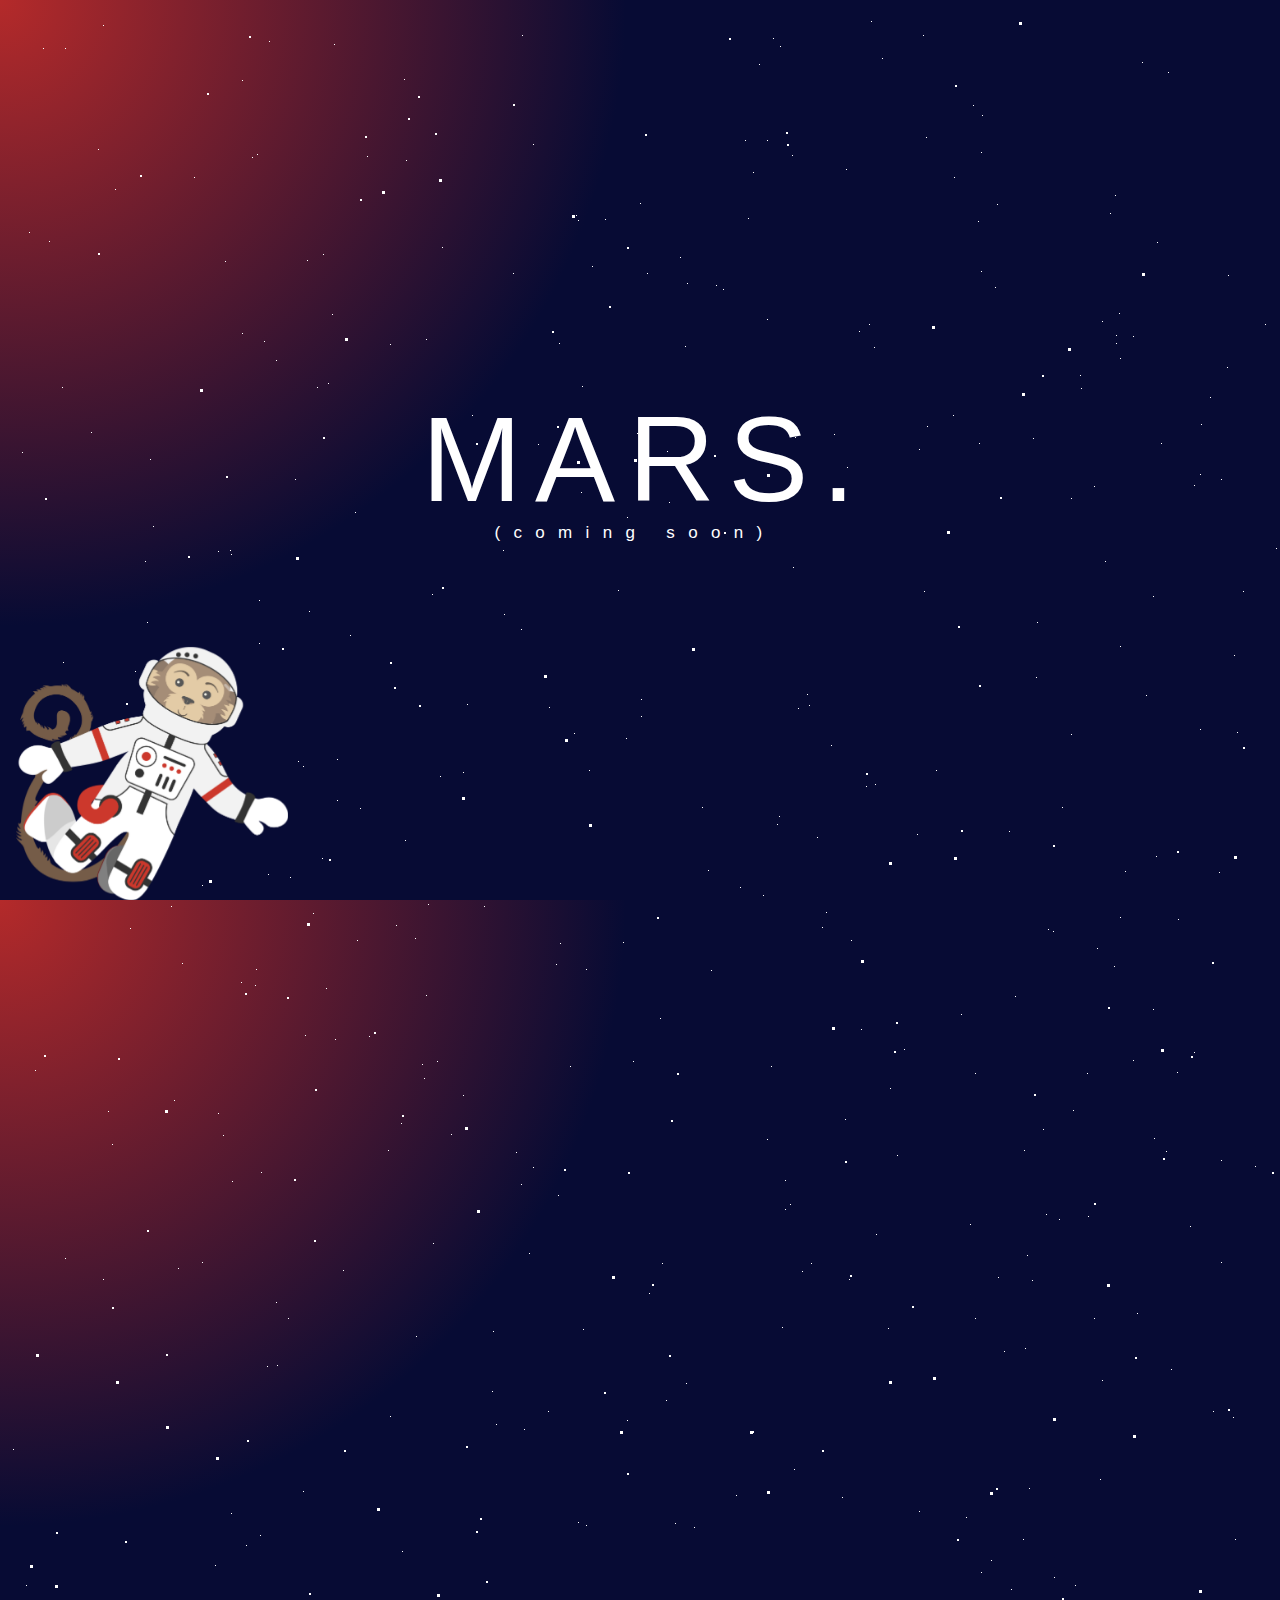
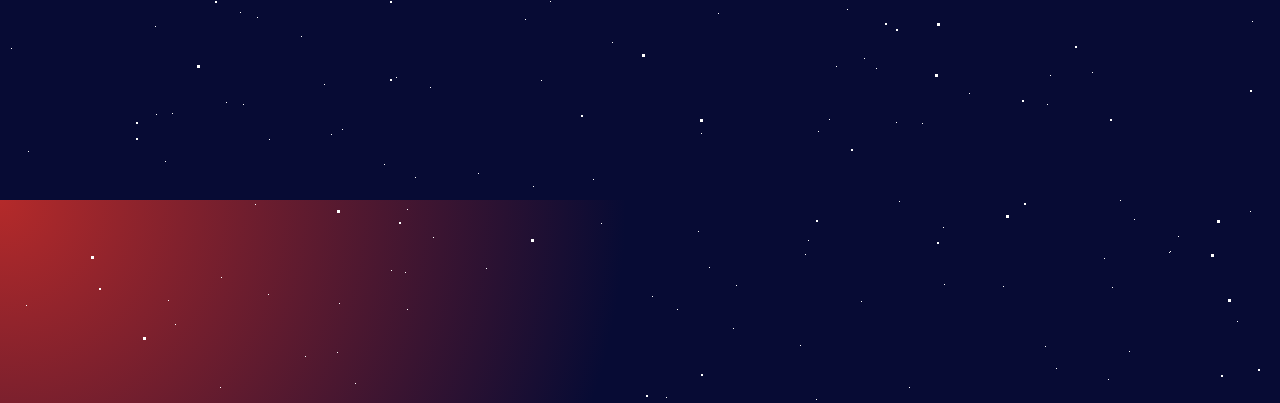
==== commit 4dd06e13: "Added sunnie to scene" ====
--- a/index.html
+++ b/index.html
@@ -5,6 +5,8 @@
     <meta name="viewport" content="width=device-width, initial-scale=1.0">
     <meta http-equiv="X-UA-Compatible" content="ie=edge">
     <link href="mars.css" rel="stylesheet" type="text/css">
+    <link rel="stylesheet" href="https://use.fontawesome.com/releases/v5.2.0/css/all.css" integrity="sha384-hWVjflwFxL6sNzntih27bfxkr27PmbbK/iSvJ+a4+0owXq79v+lsFkW54bOGbiDQ"
+        crossorigin="anonymous">
     <title>Mars.</title>
     <meta name="description" content="Mars. is a mobile app that helps you create new connections with people. Your coach on your journey to become a true Martian
     is Sunnie, a space monkey who will help you meet new people. Through the app’s minimalist design and beautiful space environment,
@@ -50,7 +52,13 @@
         <div id="subtitle" >
             (coming soon)
         </div>
+        <div id="social">
+            <a href="https://www.instagram.com/welcometomarsapp/"><i class="fab fa-instagram"></i></a>
+            <a href="https://www.facebook.com/WelcomeToMarsApp/"><i class="fab fa-facebook"></i></a>
+            <a href="https://twitter.com/WelcomeToMarsEN"><i class="fab fa-twitter"></i></a>
+        </div>
     </div>
+    <img id="sunnie" src="Floating-02.png" alt="Sunnie" />
 </body>
 <!-- Global site tag (gtag.js) - Google Analytics -->
 <script async src="https://www.googletagmanager.com/gtag/js?id=UA-122655477-1"></script>
--- a/mars.css
+++ b/mars.css
@@ -6,8 +6,18 @@
 html {
   margin: 0;
   height: 100%;
-  background: radial-gradient(ellipse at bottom, #1b2735 0%, #090a0f 100%);
+  background-color: #141852;
+  background-image:  radial-gradient(
+      circle at top left,
+      #b42a2a,
+      #070B34 40%
+    );
   overflow: hidden;
+}
+
+a {
+  color: #fff;
+  font-size: 0.44em;
 }
 
 #stars {
@@ -74,9 +84,11 @@
   letter-spacing: 10pt;
   margin-top: -60px;
   padding-left: 10px;
+  cursor: default;
 }
 
 #subtitle {
+  background: transparent;
   position: relative;
   left: 0;
   right: 0;
@@ -85,6 +97,36 @@
   letter-spacing: 10pt;
   margin-top: -5px;
   padding-right: 20px;
+  cursor: default;
+}
+
+#sunnie {
+  width: 17em;
+  position: fixed;
+  bottom: 0;
+  left: 1em;
+  animation: float 6s ease-in-out infinite;
+}
+
+@keyframes float {
+	0% {
+		transform: translatey(0px);
+	}
+	50% {
+		transform: translatey(3em);
+	}
+	100% {
+		transform: translatey(0px);
+	}
+}
+
+@keyframes animStar {
+  from {
+    transform: translateY(0px);
+  }
+  to {
+    transform: translateY(-2000px);
+  }
 }
 
 /* ----------- iPhone X ----------- */
@@ -121,6 +163,9 @@
       font-size: 15px;
       letter-spacing: 5pt;
     }
+    #sunnie {
+      bottom: -3em;
+    }
 }
 
 /* ----------- iPhone 5, 5S, 5C and 5SE ----------- */
@@ -133,13 +178,8 @@
       font-size: 12px;
       letter-spacing: 5pt;
     }
-}
-
-@keyframes animStar {
-  from {
-    transform: translateY(0px);
-  }
-  to {
-    transform: translateY(-2000px);
-  }
-}
+    #sunnie {
+      width: 14em;
+      bottom: -3em;
+    }
+}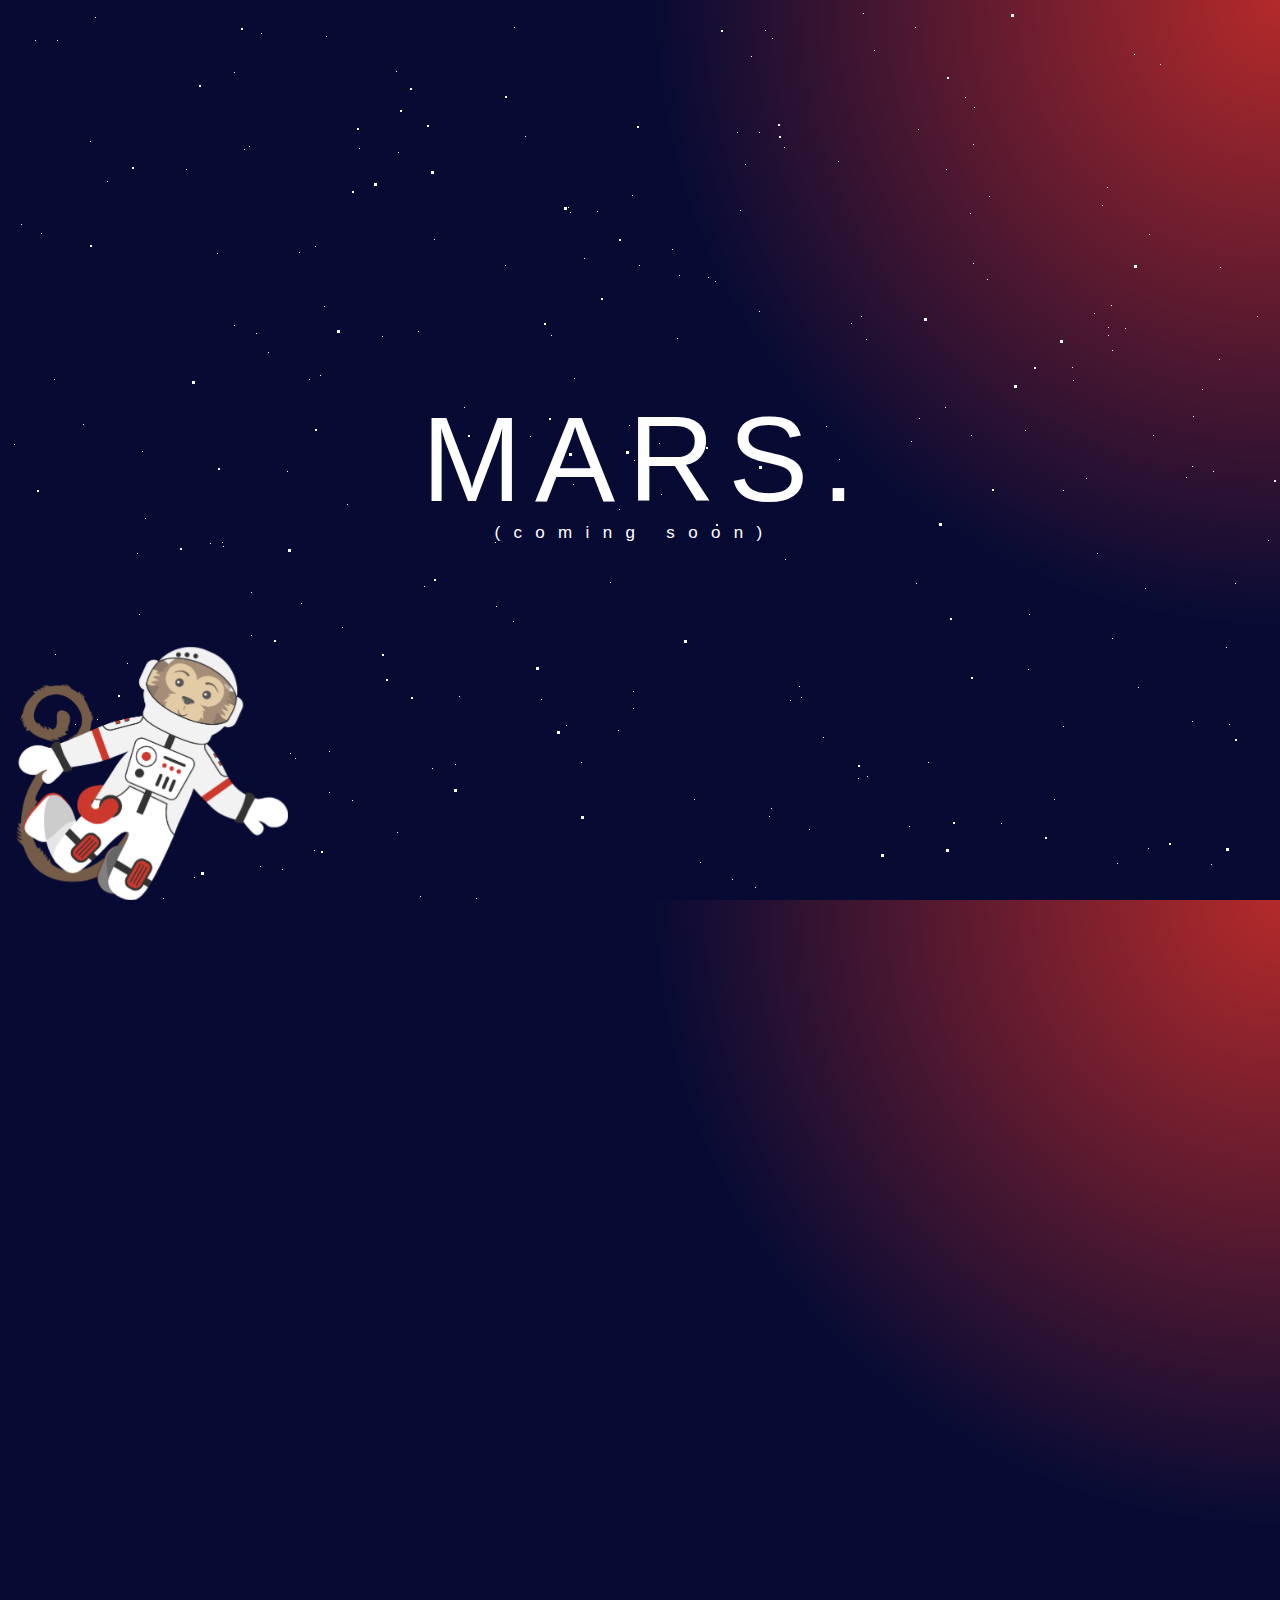
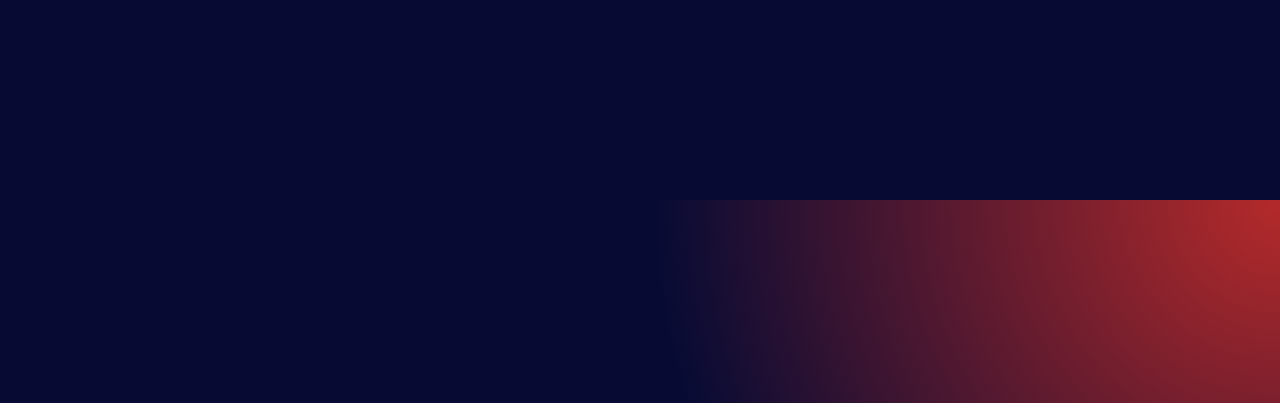
==== commit 008fe923: "Added social meta tags" ====
--- a/index.html
+++ b/index.html
@@ -40,6 +40,27 @@
     <meta name="msapplication-wide310x150logo" content="mstile-310x150.png" />
     <meta name="msapplication-square310x310logo" content="mstile-310x310.png" />
 
+    <!-- Search Engine -->
+    <meta name="image" content="https://welcometomars.app/ProfilePicture.png">
+    <!-- Schema.org for Google -->
+    <meta itemprop="name" content="Mars.">
+    <meta itemprop="description" content="New People for a New Planet">
+    <meta itemprop="image" content="https://welcometomars.app/ProfilePicture.png">
+    <!-- Twitter -->
+    <meta name="twitter:card" content="summary">
+    <meta name="twitter:title" content="Mars.">
+    <meta name="twitter:description" content="New People for a New Planet">
+    <meta name="twitter:site" content="@WelcomeToMarsEN">
+    <meta name="twitter:creator" content="@WelcomeToMarsEN">
+    <meta name="twitter:image:src" content="https://welcometomars.app/ProfilePicture.png">
+    <!-- Open Graph general (Facebook, Pinterest & Google+) -->
+    <meta name="og:title" content="Mars.">
+    <meta name="og:description" content="New People for a New Planet">
+    <meta name="og:image" content="https://welcometomars.app/ProfilePicture.png">
+    <meta name="og:url" content="https://welcometomars.app/">
+    <meta name="og:site_name" content="Mars.">
+    <meta name="og:type" content="website">
+
 </head>
 <body>
     <div id='stars'></div>
--- a/mars.css
+++ b/mars.css
@@ -6,12 +6,18 @@
 html {
   margin: 0;
   height: 100%;
-  background-color: #141852;
+  background-color: #070B34;
   background-image:  radial-gradient(
-      circle at top left,
+      circle at top right,
       #b42a2a,
       #070B34 40%
     );
+  overflow: hidden;
+}
+
+body {
+  margin: 0;
+  height: 100%;
   overflow: hidden;
 }
 
@@ -23,9 +29,11 @@
 #stars {
   width: 1px;
   height: 1px;
+  overflow: hidden;
   background: transparent;
   box-shadow: 1438px 1291px #FFF , 1506px 1169px #FFF , 331px 1895px #FFF , 127px 663px #FFF , 634px 460px #FFF , 316px 1676px #FFF , 1192px 721px #FFF , 725px 1920px #FFF , 1104px 1879px #FFF , 1530px 1496px #FFF , 1706px 365px #FFF , 604px 1634px #FFF , 1579px 169px #FFF , 800px 1832px #FFF , 1350px 1571px #FFF , 1007px 988px #FFF , 1192px 466px #FFF , 297px 1027px #FFF , 710px 1605px #FFF , 1753px 961px #FFF , 1959px 1432px #FFF , 1945px 1734px #FFF , 916px 583px #FFF , 1160px 64px #FFF , 573px 484px #FFF , 261px 33px #FFF , 918px 129px #FFF , 1485px 983px #FFF , 1864px 885px #FFF , 1360px 1118px #FFF , 1054px 799px #FFF , 314px 850px #FFF , 1619px 1389px #FFF , 398px 152px #FFF , 1629px 56px #FFF , 1903px 411px #FFF , 1749px 838px #FFF , 1112px 909px #FFF , 235px 1696px #FFF , 1079px 1065px #FFF , 1658px 1498px #FFF , 301px 603px #FFF , 732px 879px #FFF , 287px 471px #FFF , 1297px 1452px #FFF , 1703px 1558px #FFF , 1931px 1996px #FFF , 1835px 94px #FFF , 361px 1028px #FFF , 1094px 1372px #FFF , 1356px 456px #FFF , 1145px 588px #FFF , 1242px 1803px #FFF , 1226px 647px #FFF , 269px 1357px #FFF , 1213px 1152px #FFF , 801px 697px #FFF , 1108px 327px #FFF , 1213px 471px #FFF , 909px 826px #FFF , 889px 1147px #FFF , 1720px 409px #FFF , 1193px 416px #FFF , 570px 1514px #FFF , 210px 1105px #FFF , 858px 778px #FFF , 1073px 380px #FFF , 1510px 623px #FFF , 259px 1358px #FFF , 464px 407px #FFF , 808px 1991px #FFF , 810px 1723px #FFF , 958px 1509px #FFF , 690px 489px #FFF , 1092px 1471px #FFF , 1696px 1880px #FFF , 597px 211px #FFF , 234px 72px #FFF , 232px 1604px #FFF , 1447px 1692px #FFF , 1347px 1843px #FFF , 104px 1136px #FFF , 1778px 569px #FFF , 1412px 388px #FFF , 1833px 1947px #FFF , 297px 1948px #FFF , 1884px 404px #FFF , 416px 1070px #FFF , 100px 1103px #FFF , 1412px 1030px #FFF , 57px 40px #FFF , 1774px 968px #FFF , 1976px 271px #FFF , 1633px 126px #FFF , 1471px 891px #FFF , 429px 1053px #FFF , 533px 1672px #FFF , 329px 792px #FFF , 654px 1255px #FFF , 95px 1271px #FFF , 1699px 1513px #FFF , 667px 1515px #FFF , 1282px 1319px #FFF , 1527px 371px #FFF , 1938px 53px #FFF , 1424px 319px #FFF , 1789px 1804px #FFF , 863px 13px #FFF , 1537px 1126px #FFF , 799px 686px #FFF , 1690px 1383px #FFF , 1712px 1916px #FFF , 765px 30px #FFF , 1302px 474px #FFF , 399px 1801px #FFF , 1045px 923px #FFF , 1112px 638px #FFF , 843px 932px #FFF , 693px 1725px #FFF , 1106px 958px #FFF , 1153px 435px #FFF , 324px 306px #FFF , 874px 50px #FFF , 1656px 1452px #FFF , 1650px 1278px #FFF , 1654px 1936px #FFF , 896px 1041px #FFF , 256px 333px #FFF , 1775px 781px #FFF , 21px 224px #FFF , 853px 1021px #FFF , 1524px 444px #FFF , 1161px 1844px #FFF , 1409px 608px #FFF , 1903px 1514px #FFF , 973px 1564px #FFF , 1305px 1845px #FFF , 1890px 997px #FFF , 936px 1876px #FFF , 809px 829px #FFF , 97px 719px #FFF , 359px 148px #FFF , 1964px 189px #FFF , 619px 1412px #FFF , 856px 1650px #FFF , 1220px 267px #FFF , 1514px 1463px #FFF , 1752px 1591px #FFF , 1784px 426px #FFF , 880px 1320px #FFF , 853px 1893px #FFF , 861px 316px #FFF , 397px 832px #FFF , 1096px 1850px #FFF , 516px 1421px #FFF , 962px 1216px #FFF , 1390px 83px #FFF , 1484px 1626px #FFF , 911px 441px #FFF , 585px 1771px #FFF , 1320px 298px #FFF , 1227px 1531px #FFF , 253px 1164px #FFF , 170px 1260px #FFF , 1448px 849px #FFF , 1384px 1068px #FFF , 1766px 34px #FFF , 953px 1006px #FFF , 95px 17px #FFF , 194px 1254px #FFF , 1931px 1723px #FFF , 1380px 1410px #FFF , 432px 768px #FFF , 57px 1250px #FFF , 425px 1235px #FFF , 222px 542px #FFF , 1361px 511px #FFF , 470px 1765px #FFF , 1205px 1403px #FFF , 821px 1711px #FFF , 478px 1860px #FFF , 1926px 1938px #FFF , 641px 1285px #FFF , 1571px 1454px #FFF , 147px 1618px #FFF , 1063px 490px #FFF , 207px 1557px #FFF , 541px 699px #FFF , 785px 559px #FFF , 826px 426px #FFF , 581px 762px #FFF , 418px 331px #FFF , 841px 1271px #FFF , 1219px 359px #FFF , 715px 281px #FFF , 1366px 1677px #FFF , 393px 1115px #FFF , 238px 1537px #FFF , 1411px 144px #FFF , 420px 896px #FFF , 157px 1753px #FFF , 1959px 1419px #FFF , 1344px 631px #FFF , 1719px 455px #FFF , 1277px 1301px #FFF , 224px 1173px #FFF , 488px 1416px #FFF , 1921px 1627px #FFF , 1698px 868px #FFF , 320px 375px #FFF , 1149px 234px #FFF , 782px 1196px #FFF , 83px 424px #FFF , 1391px 942px #FFF , 1542px 980px #FFF , 1516px 1346px #FFF , 1358px 811px #FFF , 652px 1010px #FFF , 1358px 965px #FFF , 1734px 1387px #FFF , 1719px 1644px #FFF , 1891px 560px #FFF , 1926px 1015px #FFF , 1424px 621px #FFF , 1437px 33px #FFF , 1038px 1206px #FFF , 1086px 1310px #FFF , 1655px 1971px #FFF , 1102px 205px #FFF , 751px 56px #FFF , 1682px 1791px #FFF , 186px 169px #FFF , 1801px 1757px #FFF , 1931px 1547px #FFF , 1170px 911px #FFF , 247px 1796px #FFF , 394px 1543px #FFF , 593px 1815px #FFF , 1381px 808px #FFF , 1591px 165px #FFF , 1879px 1468px #FFF , 1229px 1913px #FFF , 1134px 54px #FFF , 1895px 144px #FFF , 740px 210px #FFF , 1017px 1340px #FFF , 1213px 1254px #FFF , 1971px 197px #FFF , 1355px 506px #FFF , 1600px 546px #FFF , 1681px 1563px #FFF , 1317px 1181px #FFF , 694px 799px #FFF , 1668px 1083px #FFF , 1924px 156px #FFF , 3px 1640px #FFF , 989px 196px #FFF , 1229px 724px #FFF , 234px 325px #FFF , 249px 146px #FFF , 1040px 921px #FFF , 996px 1343px #FFF , 1959px 92px #FFF , 1046px 1569px #FFF , 422px 1679px #FFF , 970px 213px #FFF , 525px 136px #FFF , 1186px 477px #FFF , 1873px 138px #FFF , 1743px 1663px #FFF , 1162px 1843px #FFF , 686px 1519px #FFF , 1126px 1811px #FFF , 1399px 806px #FFF , 1457px 1628px #FFF , 1842px 565px #FFF , 967px 1310px #FFF , 1909px 1027px #FFF , 261px 1731px #FFF , 1402px 345px #FFF , 574px 378px #FFF , 1275px 1055px #FFF , 1818px 817px #FFF , 1918px 314px #FFF , 548px 956px #FFF , 1108px 335px #FFF , 1019px 1247px #FFF , 615px 934px #FFF , 701px 1859px #FFF , 505px 265px #FFF , 290px 753px #FFF , 834px 1489px #FFF , 1866px 508px #FFF , 1138px 687px #FFF , 1063px 726px #FFF , 1965px 1720px #FFF , 1473px 1017px #FFF , 305px 905px #FFF , 965px 97px #FFF , 342px 627px #FFF , 414px 1056px #FFF , 1496px 1189px #FFF , 18px 1897px #FFF , 1112px 1792px #FFF , 1700px 185px #FFF , 823px 737px #FFF , 945px 407px #FFF , 1543px 145px #FFF , 1855px 738px #FFF , 495px 542px #FFF , 1594px 1560px #FFF , 1890px 1965px #FFF , 838px 161px #FFF , 1401px 1680px #FFF , 334px 1721px #FFF , 399px 1901px #FFF , 1793px 1249px #FFF , 1800px 1391px #FFF , 282px 869px #FFF , 1919px 639px #FFF , 915px 27px #FFF , 888px 1714px #FFF , 818px 904px #FFF , 1537px 276px #FFF , 1283px 1668px #FFF , 967px 1065px #FFF , 1688px 65px #FFF , 672px 249px #FFF , 1097px 553px #FFF , 376px 1756px #FFF , 268px 1294px #FFF , 1621px 1012px #FFF , 1926px 95px #FFF , 1489px 658px #FFF , 525px 1778px #FFF , 1625px 329px #FFF , 174px 955px #FFF , 41px 233px #FFF , 1902px 1690px #FFF , 1710px 1287px #FFF , 803px 1255px #FFF , 973px 144px #FFF , 1170px 1828px #FFF , 1186px 1044px #FFF , 1235px 583px #FFF , 971px 435px #FFF , 525px 1159px #FFF , 542px 1593px #FFF , 318px 980px #FFF , 632px 195px #FFF , 1595px 1917px #FFF , 946px 169px #FFF , 383px 1862px #FFF , 1129px 1305px #FFF , 1787px 1781px #FFF , 1025px 430px #FFF , 1039px 1696px #FFF , 759px 1131px #FFF , 658px 1392px #FFF , 408px 1328px #FFF , 772px 38px #FFF , 194px 877px #FFF , 397px 1864px #FFF , 521px 1245px #FFF , 75px 724px #FFF , 1121px 1943px #FFF , 260px 866px #FFF , 961px 1685px #FFF , 249px 1609px #FFF , 1343px 1770px #FFF , 1534px 1575px #FFF , 1832px 487px #FFF , 1756px 1114px #FFF , 550px 1187px #FFF , 1348px 155px #FFF , 192px 658px #FFF , 1427px 1517px #FFF , 839px 1601px #FFF , 455px 1087px #FFF , 323px 1726px #FFF , 251px 592px #FFF , 1666px 1705px #FFF , 513px 1176px #FFF , 552px 935px #FFF , 418px 987px #FFF , 867px 776px #FFF , 1837px 1958px #FFF , 260px 1886px #FFF , 1725px 255px #FFF , 349px 932px #FFF , 1733px 1868px #FFF , 380px 1142px #FFF , 566px 725px #FFF , 1268px 540px #FFF , 1015px 1531px #FFF , 1112px 350px #FFF , 213px 1869px #FFF , 837px 1111px #FFF , 679px 275px #FFF , 1901px 537px #FFF , 1632px 1162px #FFF , 434px 239px #FFF , 217px 253px #FFF , 584px 258px #FFF , 794px 1263px #FFF , 280px 1310px #FFF , 790px 700px #FFF , 639px 265px #FFF , 1275px 1839px #FFF , 1326px 1373px #FFF , 1001px 823px #FFF , 828px 1658px #FFF , 1449px 1815px #FFF , 223px 546px #FFF , 139px 614px #FFF , 163px 898px #FFF , 1244px 1613px #FFF , 248px 961px #FFF , 137px 553px #FFF , 1501px 1482px #FFF , 814px 919px #FFF , 1021px 1480px #FFF , 1834px 1489px #FFF , 347px 504px #FFF , 1810px 1246px #FFF , 759px 132px #FFF , 1917px 901px #FFF , 935px 1819px #FFF , 268px 352px #FFF , 1674px 404px #FFF , 1517px 1198px #FFF , 784px 147px #FFF , 1803px 1914px #FFF , 1932px 1176px #FFF , 54px 379px #FFF , 1869px 1899px #FFF , 1906px 1120px #FFF , 1342px 875px #FFF , 575px 1321px #FFF , 644px 1888px #FFF , 551px 335px #FFF , 1067px 1577px #FFF , 777px 1172px #FFF , 1903px 1070px #FFF , 792px 1937px #FFF , 327px 1031px #FFF , 1473px 1463px #FFF , 1923px 746px #FFF , 755px 887px #FFF , 295px 758px #FFF , 1980px 724px #FFF , 1671px 754px #FFF , 851px 323px #FFF , 352px 800px #FFF , 568px 207px #FFF , 1029px 614px #FFF , 1449px 87px #FFF , 424px 586px #FFF , 1094px 313px #FFF , 1517px 812px #FFF , 1182px 1218px #FFF , 508px 1144px #FFF , 1148px 848px #FFF , 1037px 1938px #FFF , 1942px 800px #FFF , 1028px 669px #FFF , 914px 1715px #FFF , 122px 920px #FFF , 1163px 1361px #FFF , 625px 1053px #FFF , 1950px 1258px #FFF , 1531px 239px #FFF , 145px 518px #FFF , 1913px 1396px #FFF , 35px 40px #FFF , 1719px 766px #FFF , 388px 917px #FFF , 455px 764px #FFF , 256px 333px #FFF , 1504px 256px #FFF , 610px 582px #FFF , 1042px 1667px #FFF , 891px 1793px #FFF , 1886px 327px #FFF , 1024px 1272px #FFF , 1761px 834px #FFF , 1556px 111px #FFF , 329px 1944px #FFF , 1812px 1181px #FFF , 14px 444px #FFF , 1734px 806px #FFF , 1086px 478px #FFF , 1978px 798px #FFF , 728px 1487px #FFF , 578px 961px #FFF , 839px 459px #FFF , 1211px 864px #FFF , 1650px 801px #FFF , 496px 606px #FFF , 633px 691px #FFF , 251px 635px #FFF , 759px 311px #FFF , 1875px 1580px #FFF , 382px 336px #FFF , 233px 974px #FFF , 771px 808px #FFF , 1438px 1633px #FFF , 1703px 347px #FFF , 295px 1483px #FFF , 1320px 1494px #FFF , 309px 379px #FFF , 995px 1878px #FFF , 1567px 972px #FFF , 1803px 1182px #FFF , 1419px 327px #FFF , 244px 149px #FFF , 1456px 1352px #FFF , 27px 1062px #FFF , 407px 930px #FFF , 1788px 397px #FFF , 1084px 1664px #FFF , 1016px 1142px #FFF , 1686px 1146px #FFF , 919px 418px #FFF , 774px 1319px #FFF , 218px 1694px #FFF , 5px 1441px #FFF , 1666px 940px #FFF , 160px 759px #FFF , 540px 1403px #FFF , 1686px 1255px #FFF , 347px 1975px #FFF , 223px 1505px #FFF , 1146px 1130px #FFF , 1971px 1730px #FFF , 247px 977px #FFF , 1992px 1877px #FFF , 1971px 1608px #FFF , 517px 1611px #FFF , 866px 339px #FFF , 786px 1461px #FFF , 18px 1577px #FFF , 1373px 244px #FFF , 530px 436px #FFF , 1225px 1409px #FFF , 1941px 10px #FFF , 105px 815px #FFF , 142px 451px #FFF , 306px 1996px #FFF , 1919px 915px #FFF , 882px 1080px #FFF , 1998px 16px #FFF , 1339px 1057px #FFF , 167px 1916px #FFF , 1719px 1869px #FFF , 690px 1823px #FFF , 1125px 1052px #FFF , 1145px 1001px #FFF , 1507px 396px #FFF , 1659px 934px #FFF , 763px 1058px #FFF , 90px 141px #FFF , 1967px 1319px #FFF , 1508px 1542px #FFF , 677px 338px #FFF , 578px 1517px #FFF , 1969px 1985px #FFF , 1125px 328px #FFF , 1977px 1323px #FFF , 1377px 1942px #FFF , 1451px 742px #FFF , 1498px 79px #FFF , 990px 1269px #FFF , 382px 1408px #FFF , 659px 443px #FFF , 1603px 857px #FFF , 661px 494px #FFF , 983px 1552px #FFF , 335px 1262px #FFF , 1828px 320px #FFF , 1921px 1923px #FFF , 1432px 1782px #FFF , 1404px 197px #FFF , 1080px 1208px #FFF , 1771px 876px #FFF , 777px 1201px #FFF , 148px 1706px #FFF , 293px 1628px #FFF , 1446px 411px #FFF , 459px 696px #FFF , 911px 1503px #FFF , 787px 429px #FFF , 1836px 1423px #FFF , 1578px 275px #FFF , 570px 212px #FFF , 1905px 935px #FFF , 669px 1901px #FFF , 987px 279px #FFF , 1767px 1739px #FFF , 901px 1979px #FFF , 1879px 1097px #FFF , 618px 730px #FFF , 326px 36px #FFF , 658px 1989px #FFF , 224px 696px #FFF , 728px 1877px #FFF , 678px 1375px #FFF , 1921px 1229px #FFF , 745px 164px #FFF , 868px 1660px #FFF , 703px 962px #FFF , 1107px 187px #FFF , 974px 107px #FFF , 164px 1705px #FFF , 1769px 1784px #FFF , 1624px 861px #FFF , 1966px 242px #FFF , 1284px 1014px #FFF , 1874px 1037px #FFF , 1100px 1971px #FFF , 1422px 77px #FFF , 1322px 371px #FFF , 1609px 782px #FFF , 210px 543px #FFF , 1613px 1407px #FFF , 443px 1126px #FFF , 1380px 575px #FFF , 476px 898px #FFF , 1257px 316px #FFF , 629px 425px #FFF , 1604px 1785px #FFF , 1576px 1024px #FFF , 1919px 1296px #FFF , 1247px 1158px #FFF , 1169px 1064px #FFF , 212px 1979px #FFF , 315px 246px #FFF , 1798px 1007px #FFF , 737px 132px #FFF , 1003px 1581px #FFF , 1741px 1511px #FFF , 619px 509px #FFF , 1825px 290px #FFF , 1917px 1911px #FFF , 1650px 1347px #FFF , 107px 181px #FFF , 407px 1769px #FFF , 1414px 868px #FFF , 1035px 1121px #FFF , 485px 1323px #FFF , 1706px 1055px #FFF , 215px 1127px #FFF , 1802px 1473px #FFF , 396px 71px #FFF , 797px 1846px #FFF , 562px 1058px #FFF , 20px 1743px #FFF , 868px 1226px #FFF , 1685px 430px #FFF , 1484px 1260px #FFF , 1686px 1597px #FFF , 252px 1527px #FFF , 1409px 826px #FFF , 1561px 1863px #FFF , 1961px 1770px #FFF , 633px 708px #FFF , 388px 1669px #FFF , 973px 263px #FFF , 513px 621px #FFF , 1072px 367px #FFF , 160px 1892px #FFF , 1089px 940px #FFF , 1731px 1114px #FFF , 1202px 389px #FFF , 484px 1383px #FFF , 514px 27px #FFF , 1117px 863px #FFF , 1158px 1143px #FFF , 1065px 1102px #FFF , 1395px 1741px #FFF , 1463px 442px #FFF , 329px 751px #FFF , 708px 277px #FFF , 928px 762px #FFF , 1051px 1211px #FFF , 425px 1829px #FFF , 55px 654px #FFF , 1582px 1669px #FFF , 1383px 1169px #FFF , 1619px 1836px #FFF , 1507px 1673px #FFF , 1974px 46px #FFF , 700px 862px #FFF , 769px 816px #FFF , 1491px 431px #FFF , 1500px 272px #FFF , 1048px 1960px #FFF , 299px 252px #FFF , 166px 1092px #FFF , 1111px 305px #FFF;
   animation: animStar 50s linear infinite;
+  /* overflow: hidden; */
 }
 #stars:after {
   content: " ";
@@ -40,6 +48,7 @@
 #stars2 {
   width: 2px;
   height: 2px;
+  overflow: hidden;
   background: transparent;
   box-shadow: 1382px 80px #FFF , 1613px 1012px #FFF , 971px 676px #FFF , 91px 1879px #FFF , 1499px 1880px #FFF , 663px 1111px #FFF , 336px 1441px #FFF , 1372px 198px #FFF , 382px 653px #FFF , 1792px 175px #FFF , 1584px 218px #FFF , 1086px 1194px #FFF , 1387px 794px #FFF , 1380px 1716px #FFF , 1558px 1917px #FFF , 544px 322px #FFF , 1102px 1710px #FFF , 1797px 338px #FFF , 1624px 794px #FFF , 886px 1042px #FFF , 1985px 772px #FFF , 1067px 1637px #FFF , 1183px 1047px #FFF , 286px 1170px #FFF , 1324px 237px #FFF , 877px 1614px #FFF , 1491px 24px #FFF , 1914px 412px #FFF , 1273px 974px #FFF , 1362px 615px #FFF , 596px 1383px #FFF , 1641px 1924px #FFF , 382px 1592px #FFF , 352px 190px #FFF , 1220px 1400px #FFF , 1502px 895px #FFF , 1783px 1388px #FFF , 1326px 241px #FFF , 1807px 1561px #FFF , 649px 908px #FFF , 778px 123px #FFF , 104px 1298px #FFF , 307px 1080px #FFF , 814px 1441px #FFF , 1894px 1786px #FFF , 274px 639px #FFF , 1796px 804px #FFF , 301px 1584px #FFF , 1855px 1026px #FFF , 949px 1530px #FFF , 1878px 1491px #FFF , 434px 578px #FFF , 1988px 1670px #FFF , 1731px 166px #FFF , 1450px 1591px #FFF , 118px 694px #FFF , 1412px 781px #FFF , 1895px 957px #FFF , 1775px 1635px #FFF , 929px 1833px #FFF , 366px 1023px #FFF , 1396px 1958px #FFF , 1910px 272px #FFF , 1379px 351px #FFF , 904px 1297px #FFF , 1865px 1962px #FFF , 619px 238px #FFF , 1572px 1877px #FFF , 117px 1532px #FFF , 842px 1266px #FFF , 601px 297px #FFF , 427px 124px #FFF , 1433px 1414px #FFF , 1933px 629px #FFF , 1242px 1681px #FFF , 1447px 1783px #FFF , 661px 1346px #FFF , 386px 678px #FFF , 535px 1999px #FFF , 1014px 1691px #FFF , 744px 1422px #FFF , 468px 434px #FFF , 1155px 1149px #FFF , 239px 1431px #FFF , 1276px 1137px #FFF , 1768px 1422px #FFF , 1324px 1330px #FFF , 1681px 1204px #FFF , 988px 1479px #FFF , 1913px 630px #FFF , 947px 76px #FFF , 1274px 479px #FFF , 1699px 1630px #FFF , 306px 1231px #FFF , 1979px 338px #FFF , 1100px 998px #FFF , 888px 1013px #FFF , 1343px 222px #FFF , 1648px 1324px #FFF , 1961px 2000px #FFF , 472px 1509px #FFF , 128px 1729px #FFF , 1346px 1810px #FFF , 693px 1965px #FFF , 394px 1106px #FFF , 888px 1620px #FFF , 1045px 836px #FFF , 1204px 953px #FFF , 1728px 223px #FFF , 1842px 1384px #FFF , 1923px 1929px #FFF , 1638px 771px #FFF , 620px 1163px #FFF , 1777px 1070px #FFF , 48px 1523px #FFF , 382px 1670px #FFF , 1923px 1156px #FFF , 1367px 19px #FFF , 410px 87px #FFF , 1471px 989px #FFF , 1292px 731px #FFF , 1820px 1986px #FFF , 1835px 1102px #FFF , 279px 988px #FFF , 721px 29px #FFF , 992px 488px #FFF , 716px 523px #FFF , 637px 125px #FFF , 1436px 1920px #FFF , 241px 27px #FFF , 953px 821px #FFF , 779px 135px #FFF , 139px 1221px #FFF , 1505px 1410px #FFF , 357px 127px #FFF , 837px 1152px #FFF , 1786px 1723px #FFF , 1034px 366px #FFF , 1947px 1911px #FFF , 1414px 74px #FFF , 110px 1049px #FFF , 199px 84px #FFF , 619px 1464px #FFF , 1816px 332px #FFF , 1540px 874px #FFF , 400px 109px #FFF , 1318px 1836px #FFF , 1782px 356px #FFF , 858px 764px #FFF , 158px 1345px #FFF , 207px 1592px #FFF , 1213px 1966px #FFF , 950px 617px #FFF , 1054px 1589px #FFF , 1913px 169px #FFF , 1829px 446px #FFF , 1235px 738px #FFF , 1760px 771px #FFF , 808px 1811px #FFF , 1311px 1280px #FFF , 36px 1046px #FFF , 167px 729px #FFF , 128px 1713px #FFF , 1948px 1343px #FFF , 391px 1813px #FFF , 1351px 1667px #FFF , 1727px 1037px #FFF , 1968px 1739px #FFF , 1519px 123px #FFF , 90px 244px #FFF , 315px 428px #FFF , 478px 1572px #FFF , 1169px 842px #FFF , 644px 1275px #FFF , 180px 547px #FFF , 556px 1160px #FFF , 1953px 728px #FFF , 1264px 1163px #FFF , 573px 1706px #FFF , 132px 166px #FFF , 218px 467px #FFF , 468px 1522px #FFF , 706px 446px #FFF , 1250px 1960px #FFF , 37px 489px #FFF , 505px 95px #FFF , 458px 1437px #FFF , 1016px 1794px #FFF , 549px 417px #FFF , 1901px 730px #FFF , 1127px 1348px #FFF , 411px 696px #FFF , 237px 984px #FFF , 638px 1986px #FFF , 669px 1064px #FFF , 843px 1740px #FFF , 1905px 495px #FFF , 321px 850px #FFF , 1571px 1093px #FFF , 1026px 1085px #FFF;
   animation: animStar 100s linear infinite;
@@ -57,6 +66,7 @@
 #stars3 {
   width: 3px;
   height: 3px;
+  overflow: hidden;
   background: transparent;
   box-shadow: 192px 378px #FFF , 581px 813px #FFF , 742px 1420px #FFF , 1447px 534px #FFF , 692px 1708px #FFF , 47px 1574px #FFF , 157px 1099px #FFF , 1967px 969px #FFF , 759px 463px #FFF , 604px 1265px #FFF , 1203px 1843px #FFF , 1991px 1240px #FFF , 1944px 1645px #FFF , 564px 204px #FFF , 1501px 771px #FFF , 1407px 1981px #FFF , 557px 728px #FFF , 22px 1554px #FFF , 158px 1415px #FFF , 1389px 1664px #FFF , 1406px 87px #FFF , 612px 1420px #FFF , 1489px 100px #FFF , 1191px 1579px #FFF , 1331px 734px #FFF , 1720px 1026px #FFF , 946px 846px #FFF , 881px 1370px #FFF , 1014px 382px #FFF , 929px 1612px #FFF , 634px 1643px #FFF , 523px 1828px #FFF , 1134px 262px #FFF , 457px 1116px #FFF , 135px 1926px #FFF , 1011px 11px #FFF , 1357px 976px #FFF , 1415px 1199px #FFF , 1411px 1010px #FFF , 1724px 443px #FFF , 853px 949px #FFF , 369px 1497px #FFF , 1391px 503px #FFF , 299px 912px #FFF , 626px 448px #FFF , 1965px 850px #FFF , 759px 1480px #FFF , 208px 1446px #FFF , 1297px 1166px #FFF , 1464px 1297px #FFF , 38px 757px #FFF , 1125px 1424px #FFF , 1356px 1029px #FFF , 108px 1370px #FFF , 1153px 1038px #FFF , 374px 180px #FFF , 824px 1016px #FFF , 28px 1343px #FFF , 1293px 1483px #FFF , 1477px 766px #FFF , 1962px 924px #FFF , 927px 1663px #FFF , 201px 869px #FFF , 939px 520px #FFF , 1973px 419px #FFF , 881px 851px #FFF , 925px 1366px #FFF , 536px 664px #FFF , 1850px 1904px #FFF , 329px 1799px #FFF , 1942px 884px #FFF , 1099px 1273px #FFF , 569px 450px #FFF , 1699px 1272px #FFF , 431px 168px #FFF , 1045px 1407px #FFF , 1516px 1045px #FFF , 1209px 1809px #FFF , 1828px 1736px #FFF , 454px 786px #FFF , 1060px 337px #FFF , 1323px 995px #FFF , 1226px 845px #FFF , 684px 637px #FFF , 469px 1199px #FFF , 1503px 483px #FFF , 924px 315px #FFF , 337px 327px #FFF , 1341px 1583px #FFF , 288px 546px #FFF , 1220px 1888px #FFF , 982px 1481px #FFF , 1612px 474px #FFF , 1386px 379px #FFF , 1656px 1039px #FFF , 83px 1845px #FFF , 189px 1654px #FFF , 429px 1583px #FFF , 998px 1804px #FFF , 1955px 1098px #FFF;
   animation: animStar 150s linear infinite;
@@ -180,6 +190,6 @@
     }
     #sunnie {
       width: 14em;
-      bottom: -3em;
+      bottom: -4em;
     }
 }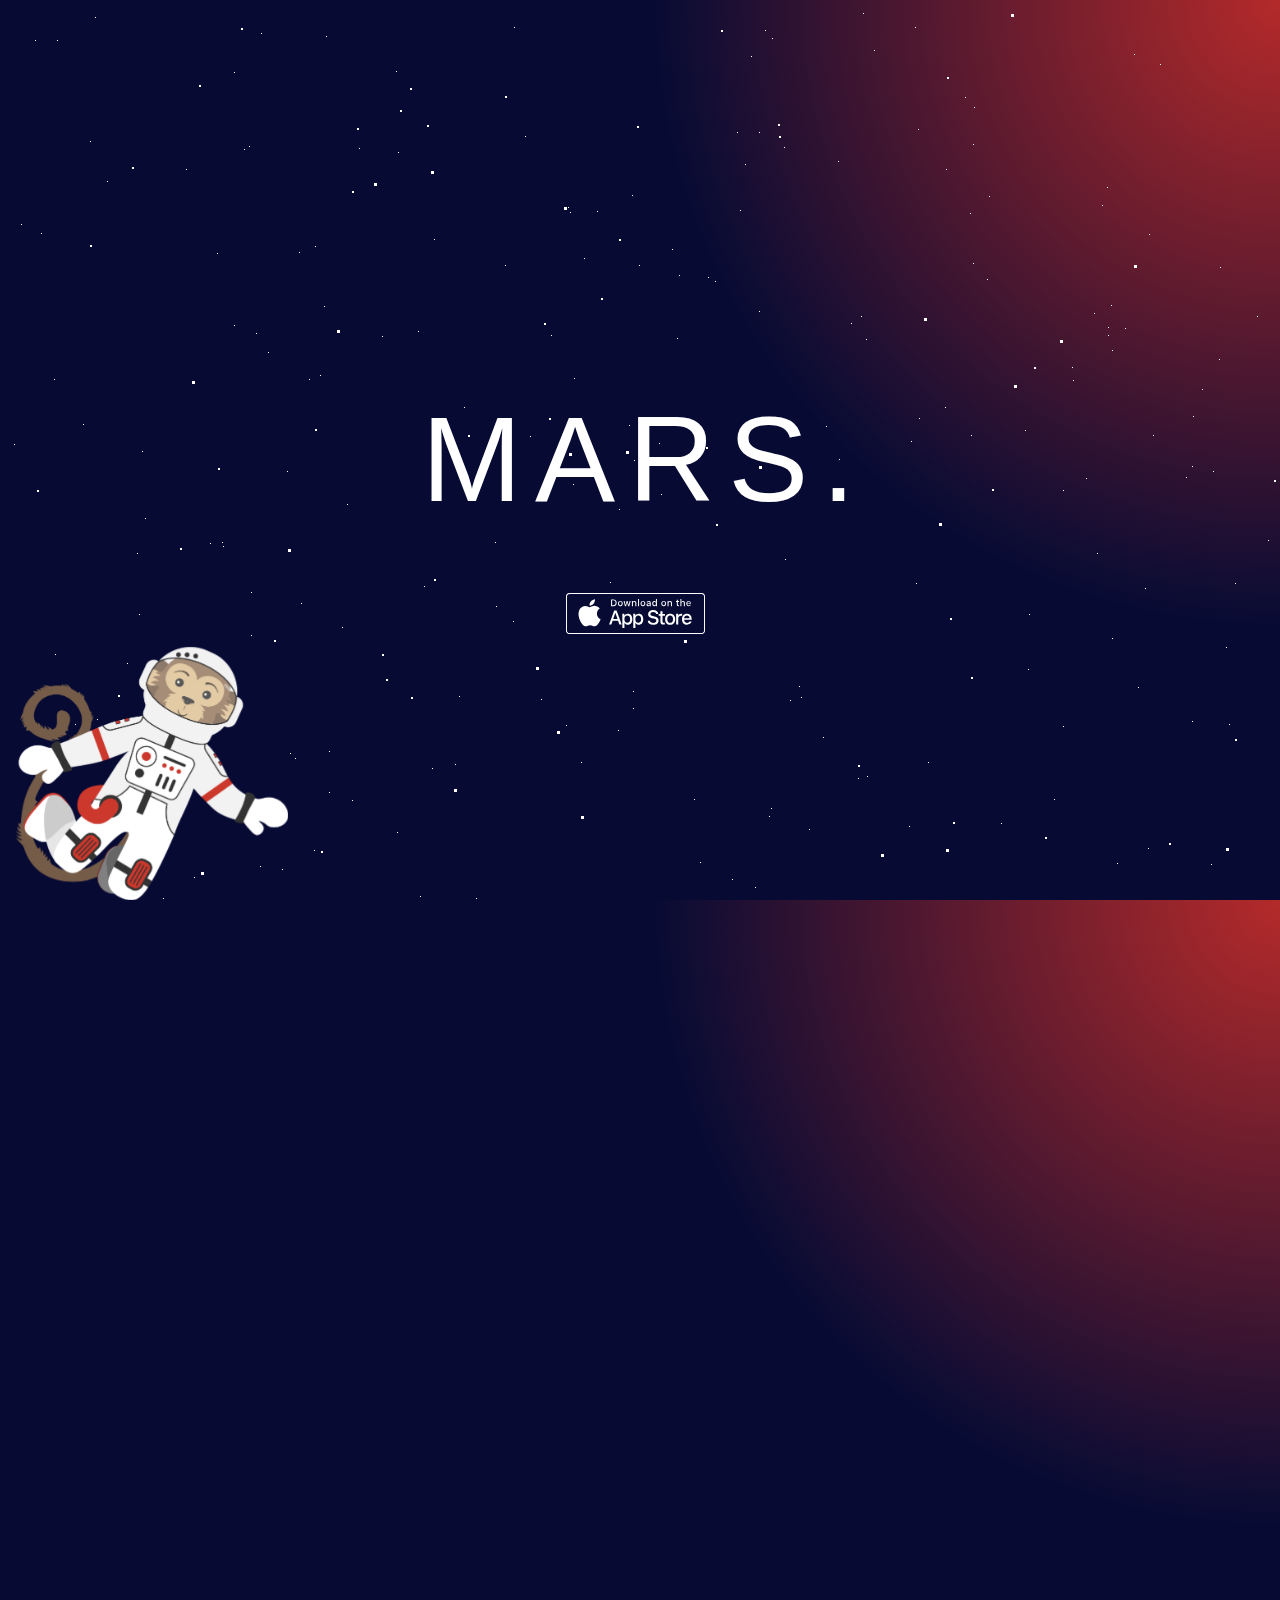
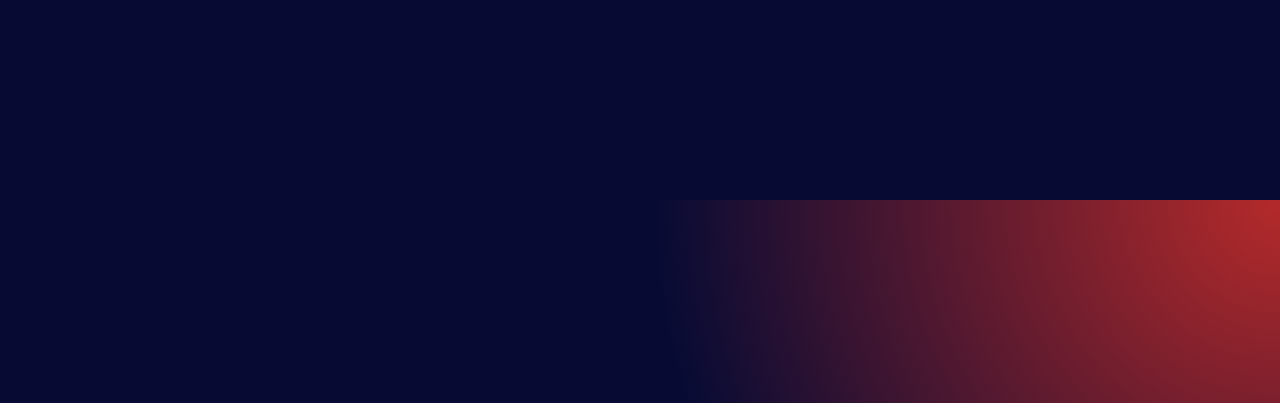
==== commit 506376d7: "Added iPhone button" ====
--- a/index.html
+++ b/index.html
@@ -41,6 +41,7 @@
     <meta name="msapplication-square310x310logo" content="mstile-310x310.png" />
 
     <!-- Search Engine -->
+    <meta name="google-site-verification" content="FfTG9OPhzxRjwvO89HOTXvaTs5fxKphb5hJnC1m6RnU" />
     <meta name="image" content="https://welcometomars.app/ProfilePicture.png">
     <!-- Schema.org for Google -->
     <meta itemprop="name" content="Mars.">
@@ -60,7 +61,7 @@
     <meta name="og:url" content="https://welcometomars.app/">
     <meta name="og:site_name" content="Mars.">
     <meta name="og:type" content="website">
-
+    <meta name="ia:markup_url_dev" content="https://thingsaremoving.com">
 </head>
 <body>
     <div id='stars'></div>
@@ -71,7 +72,7 @@
             MARS.
         </span>
         <div id="subtitle" >
-            (coming soon)
+            <a href="http://itunes.apple.com/app/1429874582"><img alt="AppStore" src="appstore.svg"></a>
         </div>
         <div id="social">
             <a href="https://www.instagram.com/welcometomarsapp/"><i class="fab fa-instagram"></i></a>
--- a/mars.css
+++ b/mars.css
@@ -102,12 +102,15 @@
   position: relative;
   left: 0;
   right: 0;
-  font-weight: 500;
-  font-size: 17px;
-  letter-spacing: 10pt;
   margin-top: -5px;
   padding-right: 20px;
-  cursor: default;
+  cursor: pointer;
+  height: 0.8em;
+}
+
+#subtitle > img {
+  height: 65%;
+  vertical-align: top;
 }
 
 #sunnie {
@@ -148,6 +151,10 @@
     #subtitle {
       font-size: 16px;
       letter-spacing: 8pt;
+      height: 4em;
+    }
+    #subtitle > img {
+      height: 90%;
     }
 }
 
@@ -161,6 +168,9 @@
       font-size: 16px;
       letter-spacing: 7pt;
     }
+    #subtitle > img {
+      height: 90%;
+    }
 }
 
 /* ----------- iPhone 6, 6S, 7 and 8 ----------- */
@@ -173,6 +183,9 @@
       font-size: 15px;
       letter-spacing: 5pt;
     }
+    #subtitle > img {
+      height: 90%;
+    }
     #sunnie {
       bottom: -3em;
     }
@@ -185,8 +198,11 @@
       letter-spacing: 5pt;
     }
     #subtitle {
-      font-size: 12px;
-      letter-spacing: 5pt;
+      height: 4em;
+      margin-top: 6px;
+    }
+    #subtitle > img {
+      height: 90%;
     }
     #sunnie {
       width: 14em;
